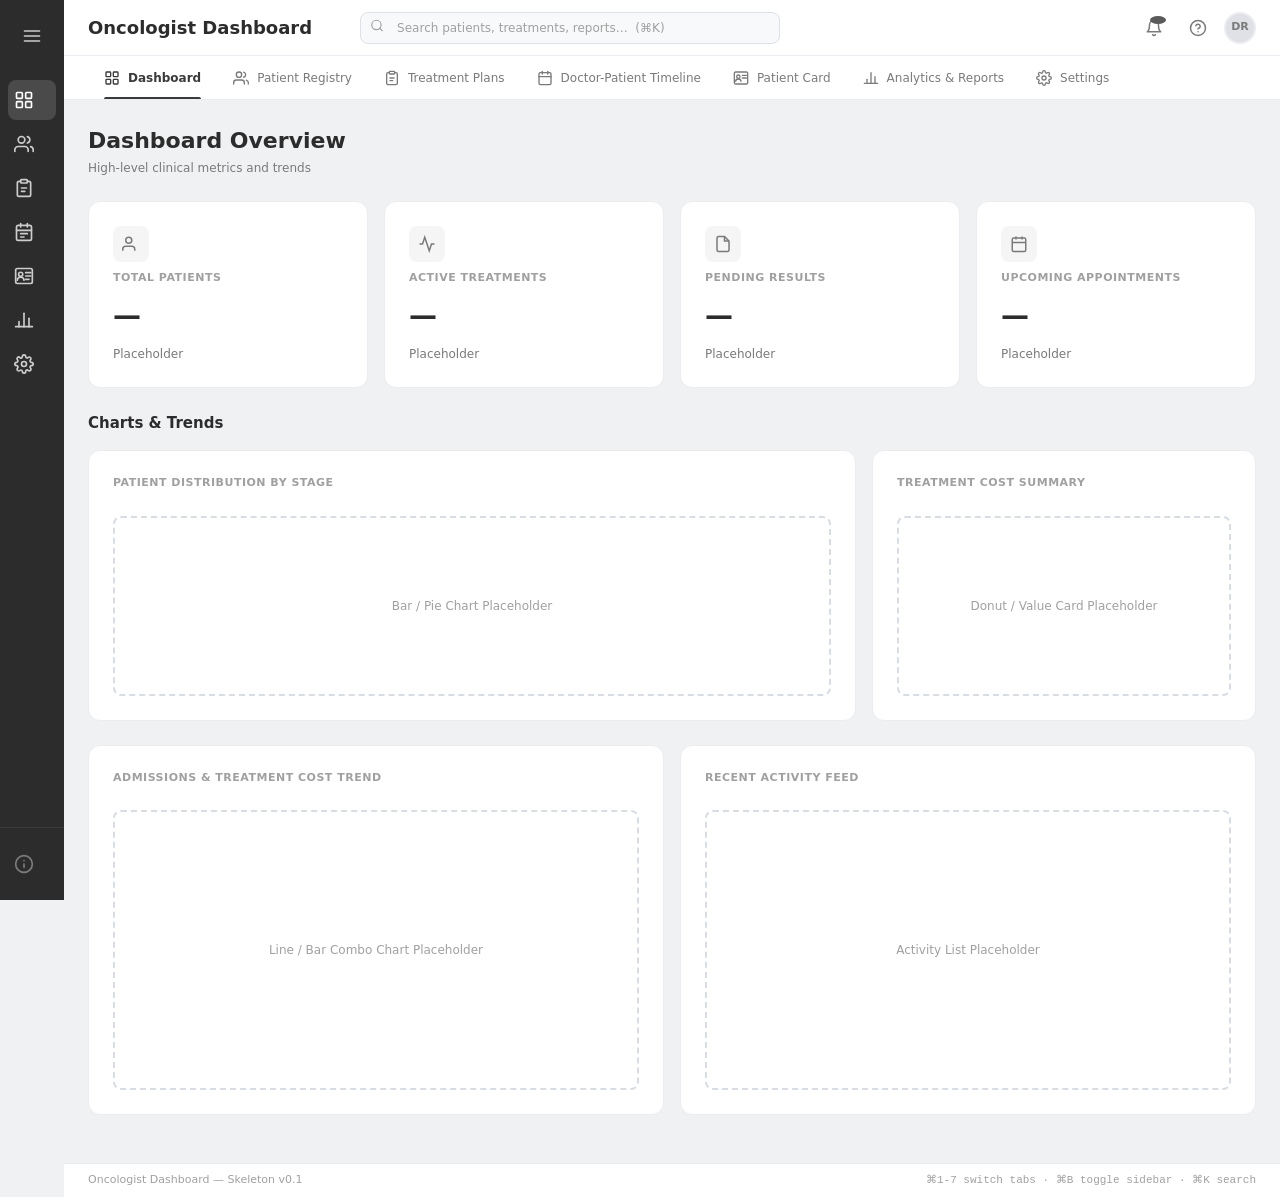
==== Oncologist Dashboard/index.html @ 95039e5e "added a .readme file" ====
<!DOCTYPE html>
<html lang="en">
<head>
  <meta charset="UTF-8">
  <meta name="viewport" content="width=device-width, initial-scale=1.0">
  <meta name="description" content="Oncologist Dashboard — Clinical data overview, patient management, treatment tracking, and analytics.">
  <title>Oncologist Dashboard</title>
  <link rel="stylesheet" href="css/style.css">
</head>
<body>

  <!-- ════════════════════════════════════════════════════════
       SIDEBAR
       ════════════════════════════════════════════════════════ -->
  <aside class="sidebar" id="sidebar" aria-label="Main navigation" aria-expanded="false">
    <button class="sidebar__toggle" id="sidebar-toggle" aria-label="Toggle sidebar" aria-expanded="false">
      <svg width="20" height="20" viewBox="0 0 24 24" fill="none" stroke="currentColor" stroke-width="2" stroke-linecap="round" stroke-linejoin="round">
        <line x1="3" y1="6" x2="21" y2="6"/>
        <line x1="3" y1="12" x2="21" y2="12"/>
        <line x1="3" y1="18" x2="21" y2="18"/>
      </svg>
    </button>

    <nav class="sidebar__nav" aria-label="Module navigation">
      <!-- Dashboard -->
      <a class="sidebar__link active" data-tab="dashboard" href="#dashboard" aria-current="page">
        <span class="sidebar__link-icon">
          <svg viewBox="0 0 24 24" fill="none" stroke="currentColor" stroke-width="2" stroke-linecap="round" stroke-linejoin="round">
            <rect x="3" y="3" width="7" height="7" rx="1"/>
            <rect x="14" y="3" width="7" height="7" rx="1"/>
            <rect x="3" y="14" width="7" height="7" rx="1"/>
            <rect x="14" y="14" width="7" height="7" rx="1"/>
          </svg>
        </span>
        <span class="sidebar__link-text">Dashboard</span>
      </a>

      <!-- Patient Registry -->
      <a class="sidebar__link" data-tab="patients" href="#patients">
        <span class="sidebar__link-icon">
          <svg viewBox="0 0 24 24" fill="none" stroke="currentColor" stroke-width="2" stroke-linecap="round" stroke-linejoin="round">
            <path d="M17 21v-2a4 4 0 0 0-4-4H5a4 4 0 0 0-4 4v2"/>
            <circle cx="9" cy="7" r="4"/>
            <path d="M23 21v-2a4 4 0 0 0-3-3.87"/>
            <path d="M16 3.13a4 4 0 0 1 0 7.75"/>
          </svg>
        </span>
        <span class="sidebar__link-text">Patient Registry</span>
      </a>

      <!-- Treatment Plans -->
      <a class="sidebar__link" data-tab="treatments" href="#treatments">
        <span class="sidebar__link-icon">
          <svg viewBox="0 0 24 24" fill="none" stroke="currentColor" stroke-width="2" stroke-linecap="round" stroke-linejoin="round">
            <path d="M16 4h2a2 2 0 0 1 2 2v14a2 2 0 0 1-2 2H6a2 2 0 0 1-2-2V6a2 2 0 0 1 2-2h2"/>
            <rect x="8" y="2" width="8" height="4" rx="1"/>
            <line x1="9" y1="12" x2="15" y2="12"/>
            <line x1="9" y1="16" x2="13" y2="16"/>
          </svg>
        </span>
        <span class="sidebar__link-text">Treatment Plans</span>
      </a>

      <!-- Timeline -->
      <a class="sidebar__link" data-tab="timeline" href="#timeline">
        <span class="sidebar__link-icon">
          <svg viewBox="0 0 24 24" fill="none" stroke="currentColor" stroke-width="2" stroke-linecap="round" stroke-linejoin="round">
            <rect x="3" y="4" width="18" height="18" rx="2"/>
            <line x1="16" y1="2" x2="16" y2="6"/>
            <line x1="8" y1="2" x2="8" y2="6"/>
            <line x1="3" y1="10" x2="21" y2="10"/>
            <line x1="8" y1="14" x2="16" y2="14"/>
            <line x1="8" y1="18" x2="12" y2="18"/>
          </svg>
        </span>
        <span class="sidebar__link-text">Timeline</span>
      </a>

      <!-- Patient Card -->
      <a class="sidebar__link" data-tab="patient-card" href="#patient-card">
        <span class="sidebar__link-icon">
          <svg viewBox="0 0 24 24" fill="none" stroke="currentColor" stroke-width="2" stroke-linecap="round" stroke-linejoin="round">
            <rect x="2" y="3" width="20" height="18" rx="2"/>
            <circle cx="8" cy="10" r="2.5"/>
            <path d="M12 17c0-2-1.5-3.5-4-3.5S4 15 4 17"/>
            <line x1="14" y1="8" x2="20" y2="8"/>
            <line x1="14" y1="12" x2="20" y2="12"/>
            <line x1="14" y1="16" x2="18" y2="16"/>
          </svg>
        </span>
        <span class="sidebar__link-text">Patient Card</span>
      </a>

      <!-- Analytics -->
      <a class="sidebar__link" data-tab="analytics" href="#analytics">
        <span class="sidebar__link-icon">
          <svg viewBox="0 0 24 24" fill="none" stroke="currentColor" stroke-width="2" stroke-linecap="round" stroke-linejoin="round">
            <line x1="18" y1="20" x2="18" y2="10"/>
            <line x1="12" y1="20" x2="12" y2="4"/>
            <line x1="6" y1="20" x2="6" y2="14"/>
            <line x1="2" y1="20" x2="22" y2="20"/>
          </svg>
        </span>
        <span class="sidebar__link-text">Analytics</span>
      </a>

      <!-- Settings -->
      <a class="sidebar__link" data-tab="settings" href="#settings">
        <span class="sidebar__link-icon">
          <svg viewBox="0 0 24 24" fill="none" stroke="currentColor" stroke-width="2" stroke-linecap="round" stroke-linejoin="round">
            <circle cx="12" cy="12" r="3"/>
            <path d="M19.4 15a1.65 1.65 0 0 0 .33 1.82l.06.06a2 2 0 1 1-2.83 2.83l-.06-.06a1.65 1.65 0 0 0-1.82-.33 1.65 1.65 0 0 0-1 1.51V21a2 2 0 0 1-4 0v-.09A1.65 1.65 0 0 0 9 19.4a1.65 1.65 0 0 0-1.82.33l-.06.06a2 2 0 1 1-2.83-2.83l.06-.06A1.65 1.65 0 0 0 4.68 15a1.65 1.65 0 0 0-1.51-1H3a2 2 0 0 1 0-4h.09A1.65 1.65 0 0 0 4.6 9a1.65 1.65 0 0 0-.33-1.82l-.06-.06a2 2 0 1 1 2.83-2.83l.06.06A1.65 1.65 0 0 0 9 4.68a1.65 1.65 0 0 0 1-1.51V3a2 2 0 0 1 4 0v.09a1.65 1.65 0 0 0 1 1.51 1.65 1.65 0 0 0 1.82-.33l.06-.06a2 2 0 1 1 2.83 2.83l-.06.06A1.65 1.65 0 0 0 19.4 9a1.65 1.65 0 0 0 1.51 1H21a2 2 0 0 1 0 4h-.09a1.65 1.65 0 0 0-1.51 1z"/>
          </svg>
        </span>
        <span class="sidebar__link-text">Settings</span>
      </a>
    </nav>

    <div class="sidebar__spacer"></div>

    <div class="sidebar__footer">
      <a class="sidebar__link" href="#" onclick="return false;" style="opacity:0.5; pointer-events:none;">
        <span class="sidebar__link-icon">
          <svg viewBox="0 0 24 24" fill="none" stroke="currentColor" stroke-width="2" stroke-linecap="round" stroke-linejoin="round">
            <circle cx="12" cy="12" r="10"/>
            <line x1="12" y1="16" x2="12" y2="12"/>
            <line x1="12" y1="8" x2="12.01" y2="8"/>
          </svg>
        </span>
        <span class="sidebar__link-text">Help &amp; Info</span>
      </a>
    </div>
  </aside>


  <!-- ════════════════════════════════════════════════════════
       HEADER
       ════════════════════════════════════════════════════════ -->
  <header class="header" id="header">
    <h1 class="header__title">Oncologist Dashboard</h1>

    <div class="header__search">
      <span class="header__search-icon">
        <svg width="14" height="14" viewBox="0 0 24 24" fill="none" stroke="currentColor" stroke-width="2" stroke-linecap="round" stroke-linejoin="round">
          <circle cx="11" cy="11" r="8"/>
          <line x1="21" y1="21" x2="16.65" y2="16.65"/>
        </svg>
      </span>
      <input
        class="header__search-input"
        id="global-search"
        type="search"
        placeholder="Search patients, treatments, reports…  (⌘K)"
        aria-label="Global search"
      >
    </div>

    <div class="header__actions">
      <button class="header__btn" id="btn-notifications" aria-label="Notifications">
        <svg width="18" height="18" viewBox="0 0 24 24" fill="none" stroke="currentColor" stroke-width="2" stroke-linecap="round" stroke-linejoin="round">
          <path d="M18 8A6 6 0 0 0 6 8c0 7-3 9-3 9h18s-3-2-3-9"/>
          <path d="M13.73 21a2 2 0 0 1-3.46 0"/>
        </svg>
        <span class="badge"></span>
      </button>

      <button class="header__btn" id="btn-help" aria-label="Help">
        <svg width="18" height="18" viewBox="0 0 24 24" fill="none" stroke="currentColor" stroke-width="2" stroke-linecap="round" stroke-linejoin="round">
          <circle cx="12" cy="12" r="10"/>
          <path d="M9.09 9a3 3 0 0 1 5.83 1c0 2-3 3-3 3"/>
          <line x1="12" y1="17" x2="12.01" y2="17"/>
        </svg>
      </button>

      <div class="header__avatar" id="user-avatar" aria-label="User profile">
        DR
      </div>
    </div>
  </header>


  <!-- ════════════════════════════════════════════════════════
       MAIN CONTENT
       ════════════════════════════════════════════════════════ -->
  <main class="main" id="main">

    <!-- ── TAB BAR ──────────────────────────────────────────── -->
    <nav class="tab-bar" role="tablist" aria-label="Module tabs">
      <button class="tab-btn active" data-tab="dashboard" role="tab" aria-selected="true" aria-controls="panel-dashboard" id="tab-dashboard">
        <span class="tab-btn__icon">
          <svg viewBox="0 0 24 24" fill="none" stroke="currentColor" stroke-width="2" stroke-linecap="round" stroke-linejoin="round">
            <rect x="3" y="3" width="7" height="7" rx="1"/>
            <rect x="14" y="3" width="7" height="7" rx="1"/>
            <rect x="3" y="14" width="7" height="7" rx="1"/>
            <rect x="14" y="14" width="7" height="7" rx="1"/>
          </svg>
        </span>
        Dashboard
      </button>

      <button class="tab-btn" data-tab="patients" role="tab" aria-selected="false" aria-controls="panel-patients" id="tab-patients">
        <span class="tab-btn__icon">
          <svg viewBox="0 0 24 24" fill="none" stroke="currentColor" stroke-width="2" stroke-linecap="round" stroke-linejoin="round">
            <path d="M17 21v-2a4 4 0 0 0-4-4H5a4 4 0 0 0-4 4v2"/>
            <circle cx="9" cy="7" r="4"/>
            <path d="M23 21v-2a4 4 0 0 0-3-3.87"/>
            <path d="M16 3.13a4 4 0 0 1 0 7.75"/>
          </svg>
        </span>
        Patient Registry
      </button>

      <button class="tab-btn" data-tab="treatments" role="tab" aria-selected="false" aria-controls="panel-treatments" id="tab-treatments">
        <span class="tab-btn__icon">
          <svg viewBox="0 0 24 24" fill="none" stroke="currentColor" stroke-width="2" stroke-linecap="round" stroke-linejoin="round">
            <path d="M16 4h2a2 2 0 0 1 2 2v14a2 2 0 0 1-2 2H6a2 2 0 0 1-2-2V6a2 2 0 0 1 2-2h2"/>
            <rect x="8" y="2" width="8" height="4" rx="1"/>
            <line x1="9" y1="12" x2="15" y2="12"/>
            <line x1="9" y1="16" x2="13" y2="16"/>
          </svg>
        </span>
        Treatment Plans
      </button>

      <button class="tab-btn" data-tab="timeline" role="tab" aria-selected="false" aria-controls="panel-timeline" id="tab-timeline">
        <span class="tab-btn__icon">
          <svg viewBox="0 0 24 24" fill="none" stroke="currentColor" stroke-width="2" stroke-linecap="round" stroke-linejoin="round">
            <rect x="3" y="4" width="18" height="18" rx="2"/>
            <line x1="16" y1="2" x2="16" y2="6"/>
            <line x1="8" y1="2" x2="8" y2="6"/>
            <line x1="3" y1="10" x2="21" y2="10"/>
          </svg>
        </span>
        Doctor-Patient Timeline
      </button>

      <button class="tab-btn" data-tab="patient-card" role="tab" aria-selected="false" aria-controls="panel-patient-card" id="tab-patient-card">
        <span class="tab-btn__icon">
          <svg viewBox="0 0 24 24" fill="none" stroke="currentColor" stroke-width="2" stroke-linecap="round" stroke-linejoin="round">
            <rect x="2" y="3" width="20" height="18" rx="2"/>
            <circle cx="8" cy="10" r="2.5"/>
            <path d="M12 17c0-2-1.5-3.5-4-3.5S4 15 4 17"/>
            <line x1="14" y1="8" x2="20" y2="8"/>
            <line x1="14" y1="12" x2="20" y2="12"/>
          </svg>
        </span>
        Patient Card
      </button>

      <button class="tab-btn" data-tab="analytics" role="tab" aria-selected="false" aria-controls="panel-analytics" id="tab-analytics">
        <span class="tab-btn__icon">
          <svg viewBox="0 0 24 24" fill="none" stroke="currentColor" stroke-width="2" stroke-linecap="round" stroke-linejoin="round">
            <line x1="18" y1="20" x2="18" y2="10"/>
            <line x1="12" y1="20" x2="12" y2="4"/>
            <line x1="6" y1="20" x2="6" y2="14"/>
            <line x1="2" y1="20" x2="22" y2="20"/>
          </svg>
        </span>
        Analytics &amp; Reports
      </button>

      <button class="tab-btn" data-tab="settings" role="tab" aria-selected="false" aria-controls="panel-settings" id="tab-settings">
        <span class="tab-btn__icon">
          <svg viewBox="0 0 24 24" fill="none" stroke="currentColor" stroke-width="2" stroke-linecap="round" stroke-linejoin="round">
            <circle cx="12" cy="12" r="3"/>
            <path d="M19.4 15a1.65 1.65 0 0 0 .33 1.82l.06.06a2 2 0 1 1-2.83 2.83l-.06-.06a1.65 1.65 0 0 0-1.82-.33 1.65 1.65 0 0 0-1 1.51V21a2 2 0 0 1-4 0v-.09A1.65 1.65 0 0 0 9 19.4a1.65 1.65 0 0 0-1.82.33l-.06.06a2 2 0 1 1-2.83-2.83l.06-.06A1.65 1.65 0 0 0 4.68 15a1.65 1.65 0 0 0-1.51-1H3a2 2 0 0 1 0-4h.09A1.65 1.65 0 0 0 4.6 9a1.65 1.65 0 0 0-.33-1.82l-.06-.06a2 2 0 1 1 2.83-2.83l.06.06A1.65 1.65 0 0 0 9 4.68a1.65 1.65 0 0 0 1-1.51V3a2 2 0 0 1 4 0v.09a1.65 1.65 0 0 0 1 1.51 1.65 1.65 0 0 0 1.82-.33l.06-.06a2 2 0 1 1 2.83 2.83l-.06.06A1.65 1.65 0 0 0 19.4 9a1.65 1.65 0 0 0 1.51 1H21a2 2 0 0 1 0 4h-.09a1.65 1.65 0 0 0-1.51 1z"/>
          </svg>
        </span>
        Settings
      </button>
    </nav>


    <!-- ── TAB PANELS ───────────────────────────────────────── -->
    <div class="tab-panels">

      <!-- ─── 1. DASHBOARD OVERVIEW ─────────────────────────── -->
      <section class="tab-panel active" id="panel-dashboard" role="tabpanel" aria-labelledby="tab-dashboard" aria-hidden="false">
        <div class="panel-header">
          <div>
            <h2 class="panel-header__title">Dashboard Overview</h2>
            <p class="panel-header__subtitle">High-level clinical metrics and trends</p>
          </div>
        </div>

        <!-- KPI Row -->
        <div class="placeholder-grid placeholder-grid--4 mb-lg">
          <div class="kpi-card">
            <div class="kpi-card__icon">
              <svg viewBox="0 0 24 24" fill="none" stroke="currentColor" stroke-width="2"><path d="M17 21v-2a4 4 0 0 0-4-4H5a4 4 0 0 0-4 4v2"/><circle cx="9" cy="7" r="4"/></svg>
            </div>
            <span class="kpi-card__label">Total Patients</span>
            <span class="kpi-card__value">—</span>
            <span class="kpi-card__change">Placeholder</span>
          </div>
          <div class="kpi-card">
            <div class="kpi-card__icon">
              <svg viewBox="0 0 24 24" fill="none" stroke="currentColor" stroke-width="2"><polyline points="22 12 18 12 15 21 9 3 6 12 2 12"/></svg>
            </div>
            <span class="kpi-card__label">Active Treatments</span>
            <span class="kpi-card__value">—</span>
            <span class="kpi-card__change">Placeholder</span>
          </div>
          <div class="kpi-card">
            <div class="kpi-card__icon">
              <svg viewBox="0 0 24 24" fill="none" stroke="currentColor" stroke-width="2"><path d="M14 2H6a2 2 0 0 0-2 2v16a2 2 0 0 0 2 2h12a2 2 0 0 0 2-2V8z"/><polyline points="14 2 14 8 20 8"/></svg>
            </div>
            <span class="kpi-card__label">Pending Results</span>
            <span class="kpi-card__value">—</span>
            <span class="kpi-card__change">Placeholder</span>
          </div>
          <div class="kpi-card">
            <div class="kpi-card__icon">
              <svg viewBox="0 0 24 24" fill="none" stroke="currentColor" stroke-width="2"><rect x="3" y="4" width="18" height="18" rx="2"/><line x1="16" y1="2" x2="16" y2="6"/><line x1="8" y1="2" x2="8" y2="6"/><line x1="3" y1="10" x2="21" y2="10"/></svg>
            </div>
            <span class="kpi-card__label">Upcoming Appointments</span>
            <span class="kpi-card__value">—</span>
            <span class="kpi-card__change">Placeholder</span>
          </div>
        </div>

        <!-- Charts Row -->
        <h3 class="section-label">Charts &amp; Trends</h3>
        <div class="placeholder-grid placeholder-grid--2-1 mb-lg">
          <div class="placeholder-card">
            <span class="placeholder-card__label">Patient Distribution by Stage</span>
            <div class="placeholder-card__zone">Bar / Pie Chart Placeholder</div>
          </div>
          <div class="placeholder-card">
            <span class="placeholder-card__label">Treatment Cost Summary</span>
            <div class="placeholder-card__zone">Donut / Value Card Placeholder</div>
          </div>
        </div>

        <div class="placeholder-grid placeholder-grid--2 mb-lg">
          <div class="placeholder-card">
            <span class="placeholder-card__label">Admissions &amp; Treatment Cost Trend</span>
            <div class="placeholder-card__zone placeholder-card__zone--lg">Line / Bar Combo Chart Placeholder</div>
          </div>
          <div class="placeholder-card">
            <span class="placeholder-card__label">Recent Activity Feed</span>
            <div class="placeholder-card__zone placeholder-card__zone--lg">Activity List Placeholder</div>
          </div>
        </div>
      </section>


      <!-- ─── 2. PATIENT REGISTRY ───────────────────────────── -->
      <section class="tab-panel" id="panel-patients" role="tabpanel" aria-labelledby="tab-patients" aria-hidden="true">
        <div class="panel-header">
          <div>
            <h2 class="panel-header__title">Patient Registry</h2>
            <p class="panel-header__subtitle">Browse, search, and filter all patients</p>
          </div>
          <div class="panel-header__actions">
            <button class="filter-bar__btn">+ Add Patient</button>
          </div>
        </div>

        <!-- Filters -->
        <div class="filter-bar">
          <input class="filter-bar__input" type="text" placeholder="Search by name, MRN, or diagnosis…" aria-label="Search patients">
          <select class="filter-bar__select" aria-label="Filter by stage">
            <option value="">All Stages</option>
            <option>Stage I</option>
            <option>Stage II</option>
            <option>Stage III</option>
            <option>Stage IV</option>
          </select>
          <select class="filter-bar__select" aria-label="Filter by disease">
            <option value="">All Diseases</option>
            <option>Breast Cancer</option>
            <option>Lung Cancer</option>
            <option>Leukemia</option>
            <option>Lymphoma</option>
          </select>
          <select class="filter-bar__select" aria-label="Filter by doctor">
            <option value="">All Doctors</option>
          </select>
          <button class="filter-bar__btn">Apply Filters</button>
        </div>

        <!-- Patient Table -->
        <div class="data-table-wrap">
          <table class="data-table" id="patient-table">
            <thead>
              <tr>
                <th>#</th>
                <th>Patient Name</th>
                <th>MRN</th>
                <th>Age / Sex</th>
                <th>Disease</th>
                <th>Current Stage</th>
                <th>Doctor</th>
                <th>Treatment</th>
                <th>Admission Date</th>
                <th>Status</th>
              </tr>
            </thead>
            <tbody>
              <tr>
                <td>1</td>
                <td>—</td>
                <td>—</td>
                <td>— / —</td>
                <td>—</td>
                <td>—</td>
                <td>—</td>
                <td>—</td>
                <td>—</td>
                <td><span class="badge badge--active">Active</span></td>
              </tr>
              <tr>
                <td>2</td>
                <td>—</td>
                <td>—</td>
                <td>— / —</td>
                <td>—</td>
                <td>—</td>
                <td>—</td>
                <td>—</td>
                <td>—</td>
                <td><span class="badge badge--completed">Discharged</span></td>
              </tr>
              <tr>
                <td>3</td>
                <td>—</td>
                <td>—</td>
                <td>— / —</td>
                <td>—</td>
                <td>—</td>
                <td>—</td>
                <td>—</td>
                <td>—</td>
                <td><span class="badge badge--scheduled">Scheduled</span></td>
              </tr>
              <tr>
                <td>4</td>
                <td>—</td>
                <td>—</td>
                <td>— / —</td>
                <td>—</td>
                <td>—</td>
                <td>—</td>
                <td>—</td>
                <td>—</td>
                <td><span class="badge badge--active">Active</span></td>
              </tr>
              <tr>
                <td>5</td>
                <td>—</td>
                <td>—</td>
                <td>— / —</td>
                <td>—</td>
                <td>—</td>
                <td>—</td>
                <td>—</td>
                <td>—</td>
                <td><span class="badge badge--active">Active</span></td>
              </tr>
            </tbody>
          </table>
        </div>
      </section>


      <!-- ─── 3. TREATMENT PLANS ────────────────────────────── -->
      <section class="tab-panel" id="panel-treatments" role="tabpanel" aria-labelledby="tab-treatments" aria-hidden="true">
        <div class="panel-header">
          <div>
            <h2 class="panel-header__title">Treatment Plans</h2>
            <p class="panel-header__subtitle">Active, completed, and scheduled treatment regimens</p>
          </div>
          <div class="panel-header__actions">
            <button class="filter-bar__btn">+ New Treatment Plan</button>
          </div>
        </div>

        <!-- Treatment summary cards -->
        <div class="placeholder-grid placeholder-grid--3 mb-lg">
          <div class="kpi-card">
            <span class="kpi-card__label">Active Plans</span>
            <span class="kpi-card__value">—</span>
            <span class="kpi-card__change">Currently ongoing</span>
          </div>
          <div class="kpi-card">
            <span class="kpi-card__label">Completed Plans</span>
            <span class="kpi-card__value">—</span>
            <span class="kpi-card__change">Finished treatment cycles</span>
          </div>
          <div class="kpi-card">
            <span class="kpi-card__label">Scheduled Plans</span>
            <span class="kpi-card__value">—</span>
            <span class="kpi-card__change">Upcoming start dates</span>
          </div>
        </div>

        <!-- Treatment List Table -->
        <div class="data-table-wrap">
          <table class="data-table" id="treatment-table">
            <thead>
              <tr>
                <th>Plan ID</th>
                <th>Patient</th>
                <th>Treatment Type</th>
                <th>Protocol</th>
                <th>Start Date</th>
                <th>End Date</th>
                <th>Cycles</th>
                <th>Status</th>
              </tr>
            </thead>
            <tbody>
              <tr>
                <td>—</td>
                <td>—</td>
                <td>Chemotherapy</td>
                <td>—</td>
                <td>—</td>
                <td>—</td>
                <td>— / —</td>
                <td><span class="badge badge--active">Active</span></td>
              </tr>
              <tr>
                <td>—</td>
                <td>—</td>
                <td>Radiation Therapy</td>
                <td>—</td>
                <td>—</td>
                <td>—</td>
                <td>— / —</td>
                <td><span class="badge badge--completed">Completed</span></td>
              </tr>
              <tr>
                <td>—</td>
                <td>—</td>
                <td>Immunotherapy</td>
                <td>—</td>
                <td>—</td>
                <td>—</td>
                <td>— / —</td>
                <td><span class="badge badge--scheduled">Scheduled</span></td>
              </tr>
              <tr>
                <td>—</td>
                <td>—</td>
                <td>Stem Cell Transplant</td>
                <td>—</td>
                <td>—</td>
                <td>—</td>
                <td>— / —</td>
                <td><span class="badge badge--active">Active</span></td>
              </tr>
            </tbody>
          </table>
        </div>

        <!-- Treatment detail panel placeholder -->
        <div class="placeholder-card placeholder-card--dashed mt-lg">
          <span class="placeholder-card__label">Treatment Detail Panel</span>
          <div class="placeholder-card__zone">Select a treatment plan above to view dosage schedule, side effects, response tracking, and physician notes</div>
        </div>
      </section>


      <!-- ─── 4. DOCTOR-PATIENT TIMELINE ────────────────────── -->
      <section class="tab-panel" id="panel-timeline" role="tabpanel" aria-labelledby="tab-timeline" aria-hidden="true">
        <div class="panel-header">
          <div>
            <h2 class="panel-header__title">Doctor-Patient Timeline</h2>
            <p class="panel-header__subtitle">Gantt-style treatment timeline across patients</p>
          </div>
          <div class="panel-header__actions">
            <select class="filter-bar__select" aria-label="Time range">
              <option>Last 30 Days</option>
              <option>Last 90 Days</option>
              <option>Last 6 Months</option>
              <option>Last Year</option>
            </select>
          </div>
        </div>

        <!-- Legend -->
        <div class="timeline-legend">
          <div class="timeline-legend__item">
            <span class="timeline-legend__swatch" style="background:#6b6b6b;"></span>
            Chemotherapy
          </div>
          <div class="timeline-legend__item">
            <span class="timeline-legend__swatch" style="background:#999;"></span>
            Radiation Therapy
          </div>
          <div class="timeline-legend__item">
            <span class="timeline-legend__swatch" style="background:#b0b0b0;"></span>
            Immunotherapy
          </div>
          <div class="timeline-legend__item">
            <span class="timeline-legend__swatch" style="background:#787878;"></span>
            Stem Cell Transplant
          </div>
          <div class="timeline-legend__item">
            <span class="timeline-legend__swatch" style="background:#a3a3a3;"></span>
            Phototherapy
          </div>
          <div class="timeline-legend__item">
            <span class="timeline-legend__swatch" style="background:#c4c4c4;"></span>
            MRI / CT scan
          </div>
          <div class="timeline-legend__item">
            <span class="timeline-legend__swatch" style="background:#5e5e5e;"></span>
            Surgical Procedure
          </div>
          <div class="timeline-legend__item">
            <span class="timeline-legend__swatch" style="background:#d0d0d0;"></span>
            Outpatient
          </div>
          <div class="timeline-legend__item">
            <span class="timeline-legend__swatch" style="background:#4a4a4a;"></span>
            Inpatient
          </div>
        </div>

        <!-- Timeline rows -->
        <div class="timeline-rows">
          <div class="timeline-row">
            <span class="timeline-row__label">1. Dr. —  /  Patient —</span>
            <div class="timeline-row__track"></div>
          </div>
          <div class="timeline-row">
            <span class="timeline-row__label">2. Dr. —  /  Patient —</span>
            <div class="timeline-row__track"></div>
          </div>
          <div class="timeline-row">
            <span class="timeline-row__label">3. Dr. —  /  Patient —</span>
            <div class="timeline-row__track"></div>
          </div>
          <div class="timeline-row">
            <span class="timeline-row__label">4. Dr. —  /  Patient —</span>
            <div class="timeline-row__track"></div>
          </div>
          <div class="timeline-row">
            <span class="timeline-row__label">5. Dr. —  /  Patient —</span>
            <div class="timeline-row__track"></div>
          </div>
          <div class="timeline-row">
            <span class="timeline-row__label">6. Dr. —  /  Patient —</span>
            <div class="timeline-row__track"></div>
          </div>
          <div class="timeline-row">
            <span class="timeline-row__label">7. Dr. —  /  Patient —</span>
            <div class="timeline-row__track"></div>
          </div>
          <div class="timeline-row">
            <span class="timeline-row__label">8. Dr. —  /  Patient —</span>
            <div class="timeline-row__track"></div>
          </div>
        </div>
      </section>


      <!-- ─── 5. PATIENT CARD ───────────────────────────────── -->
      <section class="tab-panel" id="panel-patient-card" role="tabpanel" aria-labelledby="tab-patient-card" aria-hidden="true">
        <div class="panel-header">
          <div>
            <h2 class="panel-header__title">Patient Card</h2>
            <p class="panel-header__subtitle">Individual patient detail view</p>
          </div>
        </div>

        <!-- Patient Header Card -->
        <div class="patient-header">
          <div class="patient-header__avatar">?</div>
          <div class="patient-header__info">
            <span class="patient-header__name">Select a Patient</span>
            <span class="patient-header__detail">MRN: —  |  Age: —  |  Sex: —</span>
            <span class="patient-header__detail">Disease: —  |  Stage: —</span>
            <span class="patient-header__detail">Doctor: —  |  Specialty: —</span>
            <span class="patient-header__detail">First Visit: —  |  Last Visit: —</span>
          </div>
          <div>
            <span class="badge badge--active">Active</span>
          </div>
        </div>

        <!-- Patient detail sections -->
        <div class="placeholder-grid placeholder-grid--2 mb-lg">
          <div class="placeholder-card">
            <span class="placeholder-card__label">Diagnosis &amp; Treatment History</span>
            <div class="placeholder-card__zone placeholder-card__zone--lg">
              Chronological list of diagnoses, treatments, and outcomes
            </div>
          </div>
          <div class="placeholder-card">
            <span class="placeholder-card__label">Treatment Cost Breakdown</span>
            <div class="placeholder-card__zone placeholder-card__zone--lg">
              Cost visualization — bar chart by treatment type
            </div>
          </div>
        </div>

        <div class="placeholder-grid placeholder-grid--2 mb-lg">
          <div class="placeholder-card">
            <span class="placeholder-card__label">Visit History &amp; Appointments</span>
            <div class="placeholder-card__zone">
              Timeline of past visits and upcoming appointments
            </div>
          </div>
          <div class="placeholder-card">
            <span class="placeholder-card__label">Referring Doctor Network</span>
            <div class="placeholder-card__zone">
              Network graph / referral chain placeholder
            </div>
          </div>
        </div>

        <!-- Admissions sub-table -->
        <h3 class="section-label">Admission Records</h3>
        <div class="data-table-wrap">
          <table class="data-table">
            <thead>
              <tr>
                <th>Admit Date</th>
                <th>Discharge</th>
                <th>Treatment</th>
                <th>Risk Level</th>
                <th>Cost</th>
                <th>Stage</th>
                <th>Doctor</th>
                <th>Specialty</th>
              </tr>
            </thead>
            <tbody>
              <tr><td>—</td><td>—</td><td>—</td><td>—</td><td>—</td><td>—</td><td>—</td><td>—</td></tr>
              <tr><td>—</td><td>—</td><td>—</td><td>—</td><td>—</td><td>—</td><td>—</td><td>—</td></tr>
              <tr><td>—</td><td>—</td><td>—</td><td>—</td><td>—</td><td>—</td><td>—</td><td>—</td></tr>
            </tbody>
          </table>
        </div>
      </section>


      <!-- ─── 6. ANALYTICS & REPORTS ────────────────────────── -->
      <section class="tab-panel" id="panel-analytics" role="tabpanel" aria-labelledby="tab-analytics" aria-hidden="true">
        <div class="panel-header">
          <div>
            <h2 class="panel-header__title">Analytics &amp; Reports</h2>
            <p class="panel-header__subtitle">Population-level insights and exportable reports</p>
          </div>
          <div class="panel-header__actions">
            <select class="filter-bar__select" aria-label="Date range">
              <option>Last 30 Days</option>
              <option>Last Quarter</option>
              <option>Year to Date</option>
              <option>All Time</option>
            </select>
            <button class="filter-bar__btn">Export Report</button>
          </div>
        </div>

        <!-- Analytics KPIs -->
        <div class="placeholder-grid placeholder-grid--4 mb-lg">
          <div class="kpi-card">
            <span class="kpi-card__label">Survival Rate</span>
            <span class="kpi-card__value">— %</span>
            <span class="kpi-card__change">5-year overall</span>
          </div>
          <div class="kpi-card">
            <span class="kpi-card__label">Avg Treatment Duration</span>
            <span class="kpi-card__value">— mo</span>
            <span class="kpi-card__change">Across all regimens</span>
          </div>
          <div class="kpi-card">
            <span class="kpi-card__label">Readmission Rate</span>
            <span class="kpi-card__value">— %</span>
            <span class="kpi-card__change">Within 30 days</span>
          </div>
          <div class="kpi-card">
            <span class="kpi-card__label">Total Treatment Cost</span>
            <span class="kpi-card__value">$—</span>
            <span class="kpi-card__change">Selected period</span>
          </div>
        </div>

        <!-- Chart Grid -->
        <div class="placeholder-grid placeholder-grid--2 mb-lg">
          <div class="placeholder-card">
            <span class="placeholder-card__label">Treatment Outcomes by Type</span>
            <div class="placeholder-card__zone placeholder-card__zone--lg">Stacked Bar Chart Placeholder</div>
          </div>
          <div class="placeholder-card">
            <span class="placeholder-card__label">Patient Demographics</span>
            <div class="placeholder-card__zone placeholder-card__zone--lg">Pie / Donut Chart Placeholder</div>
          </div>
        </div>

        <div class="placeholder-grid placeholder-grid--2 mb-lg">
          <div class="placeholder-card">
            <span class="placeholder-card__label">Monthly Admissions Trend</span>
            <div class="placeholder-card__zone placeholder-card__zone--lg">Line Chart Placeholder</div>
          </div>
          <div class="placeholder-card">
            <span class="placeholder-card__label">Cost Distribution by Department</span>
            <div class="placeholder-card__zone placeholder-card__zone--lg">Horizontal Bar Chart Placeholder</div>
          </div>
        </div>
      </section>


      <!-- ─── 7. SETTINGS ──────────────────────────────────── -->
      <section class="tab-panel" id="panel-settings" role="tabpanel" aria-labelledby="tab-settings" aria-hidden="true">
        <div class="panel-header">
          <div>
            <h2 class="panel-header__title">Settings</h2>
            <p class="panel-header__subtitle">Dashboard configuration and preferences</p>
          </div>
        </div>

        <!-- User Profile -->
        <div class="settings-group">
          <h3 class="settings-group__title">User Profile</h3>
          <div class="settings-row">
            <div>
              <div class="settings-row__label">Display Name</div>
              <div class="settings-row__desc">Your name as shown across the dashboard</div>
            </div>
            <span class="settings-row__control">— Not configured —</span>
          </div>
          <div class="settings-row">
            <div>
              <div class="settings-row__label">Role / Specialty</div>
              <div class="settings-row__desc">Medical oncologist, hematologist, etc.</div>
            </div>
            <span class="settings-row__control">— Not configured —</span>
          </div>
          <div class="settings-row">
            <div>
              <div class="settings-row__label">Email</div>
              <div class="settings-row__desc">Used for notifications and report delivery</div>
            </div>
            <span class="settings-row__control">— Not configured —</span>
          </div>
        </div>

        <!-- Notification Preferences -->
        <div class="settings-group">
          <h3 class="settings-group__title">Notification Preferences</h3>
          <div class="settings-row">
            <div>
              <div class="settings-row__label">New Patient Alerts</div>
              <div class="settings-row__desc">Notify when a new patient is added to your roster</div>
            </div>
            <span class="settings-row__control">Toggle placeholder</span>
          </div>
          <div class="settings-row">
            <div>
              <div class="settings-row__label">Treatment Milestone Alerts</div>
              <div class="settings-row__desc">Notify on cycle completions and treatment changes</div>
            </div>
            <span class="settings-row__control">Toggle placeholder</span>
          </div>
          <div class="settings-row">
            <div>
              <div class="settings-row__label">Lab Result Alerts</div>
              <div class="settings-row__desc">Notify when critical lab results are available</div>
            </div>
            <span class="settings-row__control">Toggle placeholder</span>
          </div>
        </div>

        <!-- Data Source Configuration -->
        <div class="settings-group">
          <h3 class="settings-group__title">Data Source Configuration</h3>
          <div class="settings-row">
            <div>
              <div class="settings-row__label">FHIR Endpoint</div>
              <div class="settings-row__desc">URL for FHIR-compliant data source (e.g., TectoniQ pipeline)</div>
            </div>
            <span class="settings-row__control">— Not configured —</span>
          </div>
          <div class="settings-row">
            <div>
              <div class="settings-row__label">Refresh Interval</div>
              <div class="settings-row__desc">How often to poll for updated patient data</div>
            </div>
            <span class="settings-row__control">— 5 minutes —</span>
          </div>
        </div>

        <!-- Display Preferences -->
        <div class="settings-group">
          <h3 class="settings-group__title">Display Preferences</h3>
          <div class="settings-row">
            <div>
              <div class="settings-row__label">Theme Color</div>
              <div class="settings-row__desc">Primary color scheme for the dashboard</div>
            </div>
            <span class="settings-row__control">🎨 To be configured</span>
          </div>
          <div class="settings-row">
            <div>
              <div class="settings-row__label">Font Family</div>
              <div class="settings-row__desc">Typography used across all modules</div>
            </div>
            <span class="settings-row__control">🔤 To be configured</span>
          </div>
          <div class="settings-row">
            <div>
              <div class="settings-row__label">Dark Mode</div>
              <div class="settings-row__desc">Switch between light and dark themes</div>
            </div>
            <span class="settings-row__control">Toggle placeholder</span>
          </div>
        </div>
      </section>

    </div><!-- /.tab-panels -->
  </main>


  <!-- ════════════════════════════════════════════════════════
       FOOTER
       ════════════════════════════════════════════════════════ -->
  <footer class="footer" id="footer">
    <span>Oncologist Dashboard — Skeleton v0.1</span>
    <span class="footer__version">⌘1-7 switch tabs · ⌘B toggle sidebar · ⌘K search</span>
  </footer>

  <!-- JS -->
  <script src="js/app.js"></script>
</body>
</html>
---- Oncologist Dashboard/css/style.css ----
/* ============================================================
   ONCOLOGIST DASHBOARD — SKELETON CSS
   Design tokens + layout + placeholder styles
   All theme-dependent values use CSS custom properties
   so colors/fonts can be swapped in one place later.
   ============================================================ */

/* ── DESIGN TOKENS ─────────────────────────────────────────── */
:root {
  /* === COLORS (neutral skeleton — user will override) === */
  --color-bg:             #f0f1f3;
  --color-surface:        #ffffff;
  --color-surface-alt:    #f8f9fa;
  --color-border:         #dfe1e6;
  --color-border-light:   #ebecf0;
  --color-text:           #2c2c2c;
  --color-text-muted:     #7a7a7a;
  --color-text-light:     #a0a0a0;
  --color-primary:        #5a5a5a;
  --color-primary-hover:  #444444;
  --color-accent:         #888888;
  --color-active-tab:     #3a3a3a;
  --color-sidebar-bg:     #2c2c2c;
  --color-sidebar-text:   #cccccc;
  --color-sidebar-hover:  #3a3a3a;
  --color-sidebar-active: #4a4a4a;
  --color-header-bg:      #ffffff;
  --color-overlay:        rgba(0, 0, 0, 0.04);
  --color-shadow:         rgba(0, 0, 0, 0.06);
  --color-shadow-lg:      rgba(0, 0, 0, 0.10);
  --color-placeholder-bg: #f8f9fb;
  --color-placeholder-border: #d8dce3;
  --color-badge-active:   #4a4a4a;
  --color-badge-completed:#7a7a7a;
  --color-badge-scheduled:#a0a0a0;

  /* === TYPOGRAPHY (system stack — user will override) === */
  --font-family:       system-ui, -apple-system, "Segoe UI", Roboto, sans-serif;
  --font-mono:         "SF Mono", "Fira Code", "Cascadia Code", monospace;
  --font-size-xs:      11px;
  --font-size-sm:      12px;
  --font-size-base:    14px;
  --font-size-md:      15px;
  --font-size-lg:      18px;
  --font-size-xl:      22px;
  --font-size-2xl:     28px;
  --font-weight-normal: 400;
  --font-weight-medium: 500;
  --font-weight-semi:   600;
  --font-weight-bold:   700;
  --line-height:       1.5;

  /* === SPACING === */
  --space-2xs: 2px;
  --space-xs:  4px;
  --space-sm:  8px;
  --space-md:  16px;
  --space-lg:  24px;
  --space-xl:  32px;
  --space-2xl: 48px;

  /* === LAYOUT === */
  --sidebar-width:       64px;
  --sidebar-expanded:    220px;
  --header-height:       56px;
  --tab-height:          44px;
  --border-radius-sm:    4px;
  --border-radius:       8px;
  --border-radius-lg:    12px;
  --border-radius-xl:    16px;
  --transition-speed:    0.25s;
  --transition-fn:       cubic-bezier(0.4, 0, 0.2, 1);
}


/* ── RESET & BASE ──────────────────────────────────────────── */
*,
*::before,
*::after {
  box-sizing: border-box;
  margin: 0;
  padding: 0;
}

html {
  font-size: var(--font-size-base);
  -webkit-font-smoothing: antialiased;
  -moz-osx-font-smoothing: grayscale;
}

body {
  font-family: var(--font-family);
  font-size: var(--font-size-base);
  font-weight: var(--font-weight-normal);
  line-height: var(--line-height);
  color: var(--color-text);
  background-color: var(--color-bg);
  min-height: 100vh;
  display: grid;
  grid-template-columns: var(--sidebar-width) 1fr;
  grid-template-rows: var(--header-height) 1fr auto;
  grid-template-areas:
    "sidebar header"
    "sidebar main"
    "sidebar footer";
  transition: grid-template-columns var(--transition-speed) var(--transition-fn);
}

body.sidebar-expanded {
  grid-template-columns: var(--sidebar-expanded) 1fr;
}


/* ── SCROLLBAR (subtle) ────────────────────────────────────── */
::-webkit-scrollbar {
  width: 6px;
  height: 6px;
}
::-webkit-scrollbar-track {
  background: transparent;
}
::-webkit-scrollbar-thumb {
  background: var(--color-border);
  border-radius: 3px;
}
::-webkit-scrollbar-thumb:hover {
  background: var(--color-text-muted);
}


/* ── HEADER ────────────────────────────────────────────────── */
.header {
  grid-area: header;
  display: flex;
  align-items: center;
  gap: var(--space-md);
  padding: 0 var(--space-lg);
  background: var(--color-header-bg);
  border-bottom: 1px solid var(--color-border-light);
  height: var(--header-height);
  position: sticky;
  top: 0;
  z-index: 100;
}

.header__title {
  font-size: var(--font-size-lg);
  font-weight: var(--font-weight-semi);
  color: var(--color-text);
  white-space: nowrap;
}

.header__search {
  flex: 1;
  max-width: 420px;
  position: relative;
  margin-left: var(--space-xl);
}

.header__search-input {
  width: 100%;
  padding: var(--space-sm) var(--space-md);
  padding-left: 36px;
  border: 1px solid var(--color-border);
  border-radius: var(--border-radius);
  background: var(--color-surface-alt);
  font-family: var(--font-family);
  font-size: var(--font-size-sm);
  color: var(--color-text);
  outline: none;
  transition: border-color var(--transition-speed) var(--transition-fn),
              background var(--transition-speed) var(--transition-fn),
              box-shadow var(--transition-speed) var(--transition-fn);
}

.header__search-input::placeholder {
  color: var(--color-text-light);
}

.header__search-input:focus {
  border-color: var(--color-primary);
  background: var(--color-surface);
  box-shadow: 0 0 0 3px rgba(90, 90, 90, 0.08);
}

.header__search-icon {
  position: absolute;
  left: 10px;
  top: 50%;
  transform: translateY(-50%);
  color: var(--color-text-light);
  pointer-events: none;
}

.header__actions {
  display: flex;
  align-items: center;
  gap: var(--space-sm);
  margin-left: auto;
}

.header__btn {
  display: flex;
  align-items: center;
  justify-content: center;
  width: 36px;
  height: 36px;
  border: none;
  border-radius: var(--border-radius);
  background: transparent;
  color: var(--color-text-muted);
  cursor: pointer;
  transition: background var(--transition-speed) var(--transition-fn),
              color var(--transition-speed) var(--transition-fn);
  position: relative;
}

.header__btn:hover {
  background: var(--color-overlay);
  color: var(--color-text);
}

.header__btn .badge {
  position: absolute;
  top: 6px;
  right: 6px;
  width: 8px;
  height: 8px;
  border-radius: 50%;
  background: var(--color-primary);
}

.header__avatar {
  width: 32px;
  height: 32px;
  border-radius: 50%;
  background: var(--color-border);
  border: 2px solid var(--color-border-light);
  display: flex;
  align-items: center;
  justify-content: center;
  font-size: var(--font-size-xs);
  font-weight: var(--font-weight-semi);
  color: var(--color-text-muted);
  cursor: pointer;
  transition: border-color var(--transition-speed) var(--transition-fn);
}

.header__avatar:hover {
  border-color: var(--color-primary);
}


/* ── SIDEBAR ───────────────────────────────────────────────── */
.sidebar {
  grid-area: sidebar;
  background: var(--color-sidebar-bg);
  display: flex;
  flex-direction: column;
  align-items: center;
  padding-top: var(--space-md);
  overflow-x: hidden;
  overflow-y: auto;
  transition: width var(--transition-speed) var(--transition-fn);
  width: var(--sidebar-width);
  position: fixed;
  top: 0;
  left: 0;
  bottom: 0;
  z-index: 200;
}

body.sidebar-expanded .sidebar {
  width: var(--sidebar-expanded);
  align-items: flex-start;
}

.sidebar__toggle {
  display: flex;
  align-items: center;
  justify-content: center;
  width: 40px;
  height: 40px;
  border: none;
  border-radius: var(--border-radius);
  background: transparent;
  color: var(--color-sidebar-text);
  cursor: pointer;
  margin-bottom: var(--space-lg);
  transition: background var(--transition-speed) var(--transition-fn);
  flex-shrink: 0;
}

body.sidebar-expanded .sidebar__toggle {
  margin-left: var(--space-md);
}

.sidebar__toggle:hover {
  background: var(--color-sidebar-hover);
}

.sidebar__nav {
  display: flex;
  flex-direction: column;
  gap: var(--space-xs);
  width: 100%;
  padding: 0 var(--space-sm);
}

.sidebar__link {
  display: flex;
  align-items: center;
  gap: var(--space-md);
  padding: var(--space-sm) var(--space-sm);
  border-radius: var(--border-radius);
  color: var(--color-sidebar-text);
  text-decoration: none;
  cursor: pointer;
  transition: background var(--transition-speed) var(--transition-fn),
              color var(--transition-speed) var(--transition-fn);
  white-space: nowrap;
  overflow: hidden;
  min-height: 40px;
  justify-content: center;
}

body.sidebar-expanded .sidebar__link {
  justify-content: flex-start;
  padding-left: var(--space-md);
}

.sidebar__link:hover {
  background: var(--color-sidebar-hover);
  color: #ffffff;
}

.sidebar__link.active {
  background: var(--color-sidebar-active);
  color: #ffffff;
}

.sidebar__link-icon {
  flex-shrink: 0;
  width: 20px;
  height: 20px;
  display: flex;
  align-items: center;
  justify-content: center;
}

.sidebar__link-icon svg {
  width: 20px;
  height: 20px;
}

.sidebar__link-text {
  font-size: var(--font-size-sm);
  font-weight: var(--font-weight-medium);
  opacity: 0;
  width: 0;
  overflow: hidden;
  transition: opacity var(--transition-speed) var(--transition-fn),
              width var(--transition-speed) var(--transition-fn);
}

body.sidebar-expanded .sidebar__link-text {
  opacity: 1;
  width: auto;
}

.sidebar__spacer {
  flex: 1;
}

.sidebar__footer {
  padding: var(--space-md) var(--space-sm);
  width: 100%;
  border-top: 1px solid var(--color-sidebar-hover);
}


/* ── MAIN CONTENT ──────────────────────────────────────────── */
.main {
  grid-area: main;
  display: flex;
  flex-direction: column;
  min-height: 0;
  overflow: hidden;
}


/* ── TAB BAR ───────────────────────────────────────────────── */
.tab-bar {
  display: flex;
  align-items: stretch;
  gap: 0;
  padding: 0 var(--space-lg);
  background: var(--color-surface);
  border-bottom: 1px solid var(--color-border-light);
  height: var(--tab-height);
  overflow-x: auto;
  flex-shrink: 0;
  -webkit-overflow-scrolling: touch;
}

.tab-bar::-webkit-scrollbar {
  height: 0;
}

.tab-btn {
  display: flex;
  align-items: center;
  gap: var(--space-sm);
  padding: 0 var(--space-md);
  border: none;
  background: none;
  font-family: var(--font-family);
  font-size: var(--font-size-sm);
  font-weight: var(--font-weight-medium);
  color: var(--color-text-muted);
  cursor: pointer;
  white-space: nowrap;
  position: relative;
  transition: color var(--transition-speed) var(--transition-fn);
}

.tab-btn::after {
  content: "";
  position: absolute;
  bottom: 0;
  left: var(--space-md);
  right: var(--space-md);
  height: 2px;
  border-radius: 2px 2px 0 0;
  background: transparent;
  transition: background var(--transition-speed) var(--transition-fn);
}

.tab-btn:hover {
  color: var(--color-text);
}

.tab-btn.active {
  color: var(--color-active-tab);
  font-weight: var(--font-weight-semi);
}

.tab-btn.active::after {
  background: var(--color-active-tab);
}

.tab-btn__icon {
  width: 16px;
  height: 16px;
  flex-shrink: 0;
}

.tab-btn__icon svg {
  width: 16px;
  height: 16px;
}


/* ── TAB PANELS ────────────────────────────────────────────── */
.tab-panels {
  flex: 1;
  overflow-y: auto;
  padding: var(--space-lg);
}

.tab-panel {
  display: none;
  animation: fadeIn 0.3s var(--transition-fn);
}

.tab-panel.active {
  display: block;
}

@keyframes fadeIn {
  from { opacity: 0; transform: translateY(4px); }
  to   { opacity: 1; transform: translateY(0); }
}


/* ── PANEL HEADER ──────────────────────────────────────────── */
.panel-header {
  display: flex;
  align-items: center;
  justify-content: space-between;
  margin-bottom: var(--space-lg);
}

.panel-header__title {
  font-size: var(--font-size-xl);
  font-weight: var(--font-weight-bold);
  color: var(--color-text);
}

.panel-header__subtitle {
  font-size: var(--font-size-sm);
  color: var(--color-text-muted);
  margin-top: var(--space-2xs);
}

.panel-header__actions {
  display: flex;
  gap: var(--space-sm);
}


/* ── PLACEHOLDER CARDS / ZONES ─────────────────────────────── */
.placeholder-grid {
  display: grid;
  gap: var(--space-md);
}

.placeholder-grid--4 {
  grid-template-columns: repeat(4, 1fr);
}

.placeholder-grid--3 {
  grid-template-columns: repeat(3, 1fr);
}

.placeholder-grid--2 {
  grid-template-columns: repeat(2, 1fr);
}

.placeholder-grid--2-1 {
  grid-template-columns: 2fr 1fr;
}

.placeholder-grid--1-2 {
  grid-template-columns: 1fr 2fr;
}

.placeholder-card {
  background: var(--color-surface);
  border: 1px solid var(--color-border-light);
  border-radius: var(--border-radius-lg);
  padding: var(--space-lg);
  display: flex;
  flex-direction: column;
  transition: border-color var(--transition-speed) var(--transition-fn),
              box-shadow var(--transition-speed) var(--transition-fn);
}

.placeholder-card:hover {
  border-color: var(--color-border);
  box-shadow: 0 2px 8px var(--color-shadow);
}

.placeholder-card--dashed {
  border-style: dashed;
  border-color: var(--color-placeholder-border);
  background: var(--color-placeholder-bg);
}

.placeholder-card__label {
  font-size: var(--font-size-xs);
  font-weight: var(--font-weight-semi);
  color: var(--color-text-light);
  text-transform: uppercase;
  letter-spacing: 0.5px;
  margin-bottom: var(--space-sm);
}

.placeholder-card__value {
  font-size: var(--font-size-2xl);
  font-weight: var(--font-weight-bold);
  color: var(--color-text);
  margin-bottom: var(--space-xs);
}

.placeholder-card__meta {
  font-size: var(--font-size-sm);
  color: var(--color-text-muted);
}

.placeholder-card__zone {
  flex: 1;
  min-height: 180px;
  display: flex;
  align-items: center;
  justify-content: center;
  border: 2px dashed var(--color-placeholder-border);
  border-radius: var(--border-radius);
  margin-top: var(--space-md);
  color: var(--color-text-light);
  font-size: var(--font-size-sm);
  font-weight: var(--font-weight-medium);
}

.placeholder-card__zone--sm {
  min-height: 100px;
}

.placeholder-card__zone--lg {
  min-height: 280px;
}

.placeholder-card__zone--xl {
  min-height: 360px;
}


/* ── KPI CARD ──────────────────────────────────────────────── */
.kpi-card {
  background: var(--color-surface);
  border: 1px solid var(--color-border-light);
  border-radius: var(--border-radius-lg);
  padding: var(--space-lg);
  display: flex;
  flex-direction: column;
  gap: var(--space-sm);
  transition: border-color var(--transition-speed) var(--transition-fn),
              box-shadow var(--transition-speed) var(--transition-fn);
}

.kpi-card:hover {
  border-color: var(--color-border);
  box-shadow: 0 2px 8px var(--color-shadow);
}

.kpi-card__icon {
  width: 36px;
  height: 36px;
  border-radius: var(--border-radius);
  background: var(--color-overlay);
  display: flex;
  align-items: center;
  justify-content: center;
  color: var(--color-text-muted);
}

.kpi-card__icon svg {
  width: 18px;
  height: 18px;
}

.kpi-card__label {
  font-size: var(--font-size-xs);
  font-weight: var(--font-weight-semi);
  text-transform: uppercase;
  letter-spacing: 0.5px;
  color: var(--color-text-light);
}

.kpi-card__value {
  font-size: var(--font-size-2xl);
  font-weight: var(--font-weight-bold);
  color: var(--color-text);
}

.kpi-card__change {
  font-size: var(--font-size-sm);
  color: var(--color-text-muted);
}


/* ── DATA TABLE PLACEHOLDER ────────────────────────────────── */
.data-table-wrap {
  background: var(--color-surface);
  border: 1px solid var(--color-border-light);
  border-radius: var(--border-radius-lg);
  overflow: hidden;
}

.data-table {
  width: 100%;
  border-collapse: collapse;
  font-size: var(--font-size-sm);
}

.data-table thead {
  background: var(--color-surface-alt);
}

.data-table th {
  padding: var(--space-sm) var(--space-md);
  text-align: left;
  font-weight: var(--font-weight-semi);
  color: var(--color-text-muted);
  font-size: var(--font-size-xs);
  text-transform: uppercase;
  letter-spacing: 0.5px;
  border-bottom: 1px solid var(--color-border-light);
}

.data-table td {
  padding: var(--space-sm) var(--space-md);
  border-bottom: 1px solid var(--color-border-light);
  color: var(--color-text);
}

.data-table tbody tr {
  transition: background var(--transition-speed) var(--transition-fn);
}

.data-table tbody tr:hover {
  background: var(--color-overlay);
}

.data-table tbody tr:last-child td {
  border-bottom: none;
}


/* ── STATUS BADGES ─────────────────────────────────────────── */
.badge {
  display: inline-flex;
  align-items: center;
  padding: var(--space-2xs) var(--space-sm);
  border-radius: var(--border-radius-sm);
  font-size: var(--font-size-xs);
  font-weight: var(--font-weight-semi);
  text-transform: uppercase;
  letter-spacing: 0.3px;
}

.badge--active {
  background: rgba(74, 74, 74, 0.1);
  color: var(--color-badge-active);
}

.badge--completed {
  background: rgba(122, 122, 122, 0.1);
  color: var(--color-badge-completed);
}

.badge--scheduled {
  background: rgba(160, 160, 160, 0.1);
  color: var(--color-badge-scheduled);
}


/* ── FILTER BAR ────────────────────────────────────────────── */
.filter-bar {
  display: flex;
  align-items: center;
  gap: var(--space-sm);
  padding: var(--space-md);
  background: var(--color-surface);
  border: 1px solid var(--color-border-light);
  border-radius: var(--border-radius-lg);
  margin-bottom: var(--space-md);
}

.filter-bar__input {
  flex: 1;
  padding: var(--space-sm) var(--space-md);
  border: 1px solid var(--color-border);
  border-radius: var(--border-radius);
  font-family: var(--font-family);
  font-size: var(--font-size-sm);
  color: var(--color-text);
  background: var(--color-surface-alt);
  outline: none;
  transition: border-color var(--transition-speed) var(--transition-fn);
}

.filter-bar__input:focus {
  border-color: var(--color-primary);
}

.filter-bar__select {
  padding: var(--space-sm) var(--space-md);
  border: 1px solid var(--color-border);
  border-radius: var(--border-radius);
  font-family: var(--font-family);
  font-size: var(--font-size-sm);
  color: var(--color-text);
  background: var(--color-surface);
  cursor: pointer;
  outline: none;
}

.filter-bar__btn {
  padding: var(--space-sm) var(--space-md);
  border: 1px solid var(--color-border);
  border-radius: var(--border-radius);
  background: var(--color-surface);
  font-family: var(--font-family);
  font-size: var(--font-size-sm);
  font-weight: var(--font-weight-medium);
  color: var(--color-text);
  cursor: pointer;
  transition: background var(--transition-speed) var(--transition-fn);
}

.filter-bar__btn:hover {
  background: var(--color-overlay);
}


/* ── TIMELINE PLACEHOLDER ──────────────────────────────────── */
.timeline-legend {
  display: flex;
  flex-wrap: wrap;
  gap: var(--space-md);
  margin-bottom: var(--space-md);
}

.timeline-legend__item {
  display: flex;
  align-items: center;
  gap: var(--space-xs);
  font-size: var(--font-size-xs);
  color: var(--color-text-muted);
}

.timeline-legend__swatch {
  width: 12px;
  height: 12px;
  border-radius: 2px;
  background: var(--color-border);
}

.timeline-rows {
  display: flex;
  flex-direction: column;
  gap: var(--space-sm);
}

.timeline-row {
  display: grid;
  grid-template-columns: 160px 1fr;
  gap: var(--space-md);
  align-items: center;
  padding: var(--space-sm) var(--space-md);
  background: var(--color-surface);
  border: 1px solid var(--color-border-light);
  border-radius: var(--border-radius);
  min-height: 48px;
}

.timeline-row__label {
  font-size: var(--font-size-sm);
  font-weight: var(--font-weight-medium);
  color: var(--color-text);
  overflow: hidden;
  text-overflow: ellipsis;
  white-space: nowrap;
}

.timeline-row__track {
  height: 24px;
  border: 2px dashed var(--color-placeholder-border);
  border-radius: var(--border-radius-sm);
  background: var(--color-placeholder-bg);
}


/* ── PATIENT CARD LAYOUT ───────────────────────────────────── */
.patient-header {
  display: grid;
  grid-template-columns: auto 1fr auto;
  gap: var(--space-lg);
  align-items: start;
  padding: var(--space-lg);
  background: var(--color-surface);
  border: 1px solid var(--color-border-light);
  border-radius: var(--border-radius-lg);
  margin-bottom: var(--space-md);
}

.patient-header__avatar {
  width: 64px;
  height: 64px;
  border-radius: 50%;
  background: var(--color-border);
  display: flex;
  align-items: center;
  justify-content: center;
  font-size: var(--font-size-xl);
  font-weight: var(--font-weight-bold);
  color: var(--color-text-muted);
}

.patient-header__info {
  display: flex;
  flex-direction: column;
  gap: var(--space-xs);
}

.patient-header__name {
  font-size: var(--font-size-lg);
  font-weight: var(--font-weight-bold);
  color: var(--color-text);
}

.patient-header__detail {
  font-size: var(--font-size-sm);
  color: var(--color-text-muted);
}


/* ── SETTINGS SECTION ──────────────────────────────────────── */
.settings-group {
  background: var(--color-surface);
  border: 1px solid var(--color-border-light);
  border-radius: var(--border-radius-lg);
  padding: var(--space-lg);
  margin-bottom: var(--space-md);
}

.settings-group__title {
  font-size: var(--font-size-md);
  font-weight: var(--font-weight-semi);
  color: var(--color-text);
  margin-bottom: var(--space-md);
  padding-bottom: var(--space-sm);
  border-bottom: 1px solid var(--color-border-light);
}

.settings-row {
  display: flex;
  align-items: center;
  justify-content: space-between;
  padding: var(--space-sm) 0;
}

.settings-row + .settings-row {
  border-top: 1px solid var(--color-border-light);
}

.settings-row__label {
  font-size: var(--font-size-sm);
  color: var(--color-text);
}

.settings-row__desc {
  font-size: var(--font-size-xs);
  color: var(--color-text-muted);
  margin-top: var(--space-2xs);
}

.settings-row__control {
  font-size: var(--font-size-sm);
  color: var(--color-text-muted);
  font-style: italic;
}


/* ── FOOTER ────────────────────────────────────────────────── */
.footer {
  grid-area: footer;
  display: flex;
  align-items: center;
  justify-content: space-between;
  padding: var(--space-sm) var(--space-lg);
  font-size: var(--font-size-xs);
  color: var(--color-text-light);
  border-top: 1px solid var(--color-border-light);
  background: var(--color-surface);
}

.footer__version {
  font-family: var(--font-mono);
}


/* ── UTILITY ───────────────────────────────────────────────── */
.mt-md { margin-top: var(--space-md); }
.mt-lg { margin-top: var(--space-lg); }
.mb-md { margin-bottom: var(--space-md); }
.mb-lg { margin-bottom: var(--space-lg); }
.gap-md { gap: var(--space-md); }

.section-label {
  font-size: var(--font-size-md);
  font-weight: var(--font-weight-semi);
  color: var(--color-text);
  margin-bottom: var(--space-md);
}


/* ── RESPONSIVE ────────────────────────────────────────────── */
@media (max-width: 1024px) {
  .placeholder-grid--4 {
    grid-template-columns: repeat(2, 1fr);
  }
  .placeholder-grid--3 {
    grid-template-columns: repeat(2, 1fr);
  }
  .placeholder-grid--2-1,
  .placeholder-grid--1-2 {
    grid-template-columns: 1fr;
  }
}

@media (max-width: 768px) {
  body {
    grid-template-columns: 1fr;
    grid-template-areas:
      "header"
      "main"
      "footer";
  }

  .sidebar {
    transform: translateX(-100%);
    position: fixed;
    z-index: 300;
  }

  body.sidebar-expanded .sidebar {
    transform: translateX(0);
    width: var(--sidebar-expanded);
  }

  .placeholder-grid--4,
  .placeholder-grid--3,
  .placeholder-grid--2 {
    grid-template-columns: 1fr;
  }

  .tab-bar {
    padding: 0 var(--space-md);
  }

  .tab-panels {
    padding: var(--space-md);
  }

  .patient-header {
    grid-template-columns: auto 1fr;
  }

  .timeline-row {
    grid-template-columns: 100px 1fr;
  }
}
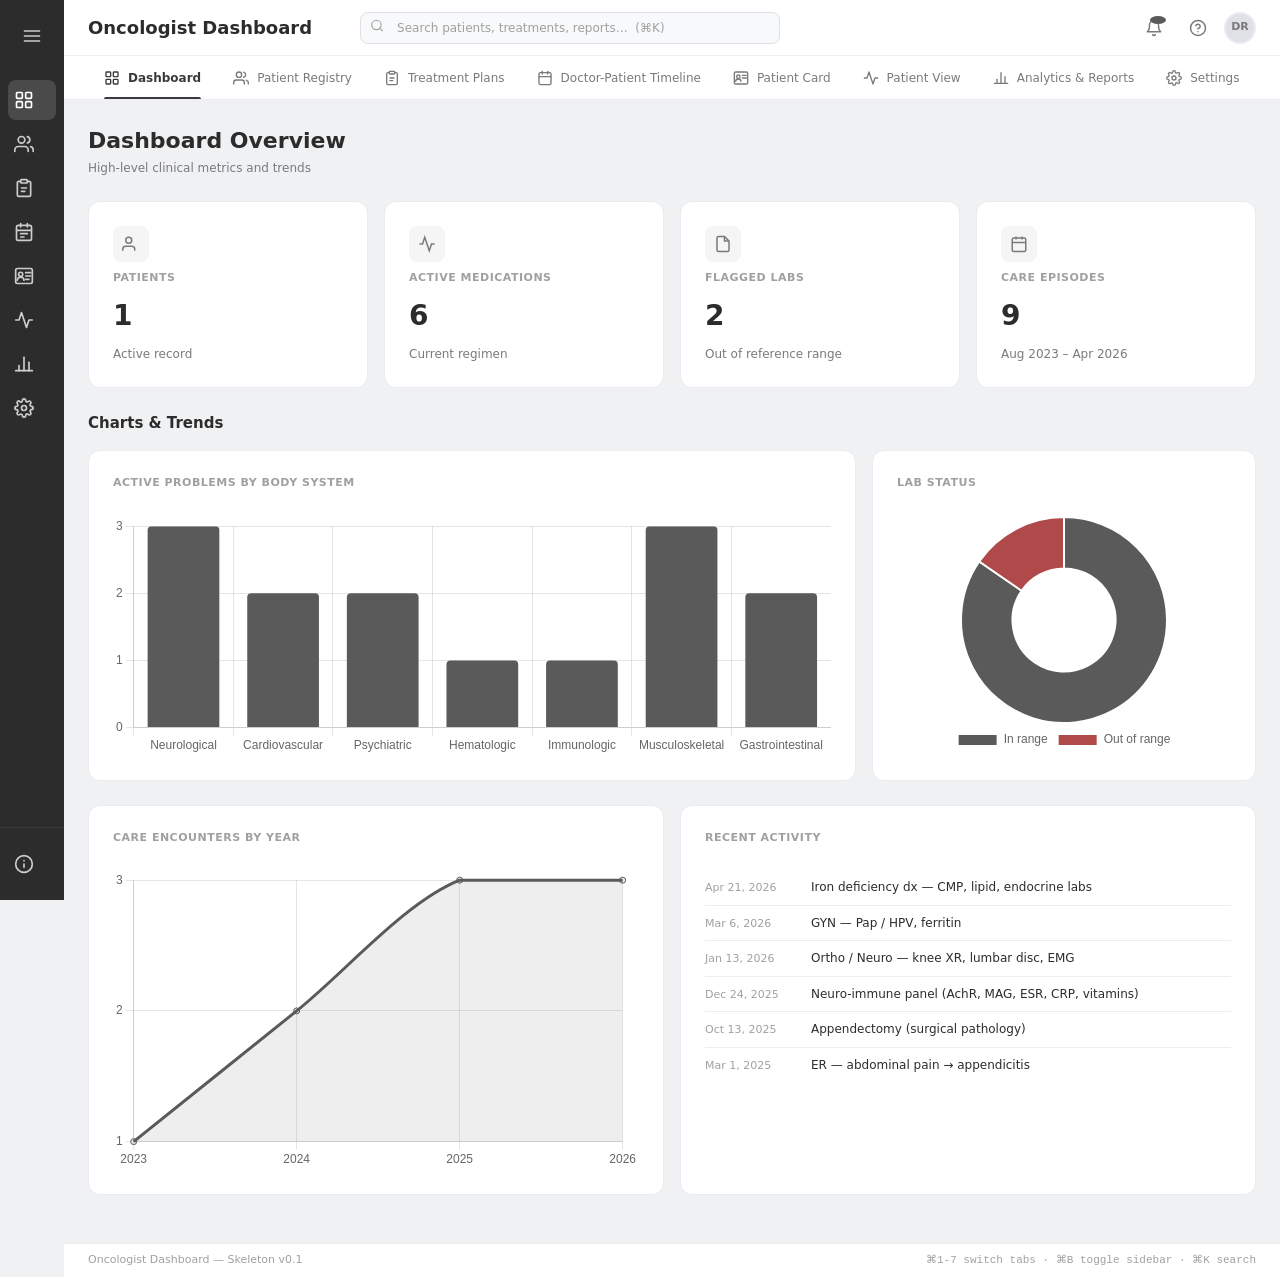
==== commit 70505639: "completed version 1.0" ====
--- a/Oncologist Dashboard/index.html
+++ b/Oncologist Dashboard/index.html
@@ -91,6 +91,16 @@
         <span class="sidebar__link-text">Patient Card</span>
       </a>
 
+      <!-- Patient View -->
+      <a class="sidebar__link" data-tab="patient-view" href="#patient-view">
+        <span class="sidebar__link-icon">
+          <svg viewBox="0 0 24 24" fill="none" stroke="currentColor" stroke-width="2" stroke-linecap="round" stroke-linejoin="round">
+            <path d="M22 12h-4l-3 9L9 3l-3 9H2"/>
+          </svg>
+        </span>
+        <span class="sidebar__link-text">Patient View</span>
+      </a>
+
       <!-- Analytics -->
       <a class="sidebar__link" data-tab="analytics" href="#analytics">
         <span class="sidebar__link-icon">
@@ -119,7 +129,7 @@
     <div class="sidebar__spacer"></div>
 
     <div class="sidebar__footer">
-      <a class="sidebar__link" href="#" onclick="return false;" style="opacity:0.5; pointer-events:none;">
+      <a class="sidebar__link" data-tab="faq" href="#faq" id="sidebar-faq">
         <span class="sidebar__link-icon">
           <svg viewBox="0 0 24 24" fill="none" stroke="currentColor" stroke-width="2" stroke-linecap="round" stroke-linejoin="round">
             <circle cx="12" cy="12" r="10"/>
@@ -127,7 +137,7 @@
             <line x1="12" y1="8" x2="12.01" y2="8"/>
           </svg>
         </span>
-        <span class="sidebar__link-text">Help &amp; Info</span>
+        <span class="sidebar__link-text">FAQ / Help</span>
       </a>
     </div>
   </aside>
@@ -156,15 +166,28 @@
     </div>
 
     <div class="header__actions">
-      <button class="header__btn" id="btn-notifications" aria-label="Notifications">
-        <svg width="18" height="18" viewBox="0 0 24 24" fill="none" stroke="currentColor" stroke-width="2" stroke-linecap="round" stroke-linejoin="round">
-          <path d="M18 8A6 6 0 0 0 6 8c0 7-3 9-3 9h18s-3-2-3-9"/>
-          <path d="M13.73 21a2 2 0 0 1-3.46 0"/>
-        </svg>
-        <span class="badge"></span>
-      </button>
-
-      <button class="header__btn" id="btn-help" aria-label="Help">
+      <!-- Notifications -->
+      <div class="dropdown-container">
+        <button class="header__btn" id="btn-notifications" aria-label="Notifications" aria-expanded="false" aria-haspopup="true">
+          <svg width="18" height="18" viewBox="0 0 24 24" fill="none" stroke="currentColor" stroke-width="2" stroke-linecap="round" stroke-linejoin="round">
+            <path d="M18 8A6 6 0 0 0 6 8c0 7-3 9-3 9h18s-3-2-3-9"/>
+            <path d="M13.73 21a2 2 0 0 1-3.46 0"/>
+          </svg>
+          <span class="badge" id="notifications-badge"></span>
+        </button>
+        <div class="dropdown-menu dropdown-menu--right" id="dropdown-notifications" role="menu" aria-hidden="true">
+          <div class="dropdown-menu__header">
+            <h4 class="dropdown-menu__title">Notifications</h4>
+            <button class="dropdown-menu__action-btn" id="btn-clear-notifications">Clear all</button>
+          </div>
+          <div class="dropdown-menu__content" id="notifications-list">
+            <!-- Dynamic Notifications loaded via JS -->
+          </div>
+        </div>
+      </div>
+
+      <!-- Help -->
+      <button class="header__btn" id="btn-help" aria-label="Help" title="FAQ & Help">
         <svg width="18" height="18" viewBox="0 0 24 24" fill="none" stroke="currentColor" stroke-width="2" stroke-linecap="round" stroke-linejoin="round">
           <circle cx="12" cy="12" r="10"/>
           <path d="M9.09 9a3 3 0 0 1 5.83 1c0 2-3 3-3 3"/>
@@ -172,8 +195,30 @@
         </svg>
       </button>
 
-      <div class="header__avatar" id="user-avatar" aria-label="User profile">
-        DR
+      <!-- User Profile -->
+      <div class="dropdown-container">
+        <div class="header__avatar" id="user-avatar" aria-label="User profile" aria-expanded="false" aria-haspopup="true" tabindex="0">
+          DR
+        </div>
+        <div class="dropdown-menu dropdown-menu--right" id="dropdown-profile" role="menu" aria-hidden="true" style="width: 200px;">
+          <div class="dropdown-menu__header dropdown-menu__header--profile">
+            <div class="profile-info">
+              <span class="profile-info__name">Dr. David Ross</span>
+              <span class="profile-info__role">Medical Oncologist</span>
+              <span class="profile-info__email">d.ross@tectoniq.health</span>
+            </div>
+          </div>
+          <div class="dropdown-menu__content">
+            <button class="dropdown-item" id="profile-btn-view" role="menuitem">
+              <svg width="14" height="14" viewBox="0 0 24 24" fill="none" stroke="currentColor" stroke-width="2" stroke-linecap="round" stroke-linejoin="round"><path d="M20 21v-2a4 4 0 0 0-4-4H8a4 4 0 0 0-4 4v2"/><circle cx="12" cy="7" r="4"/></svg>
+              Profile
+            </button>
+            <button class="dropdown-item" id="profile-btn-logout" role="menuitem" style="color: #d9534f;">
+              <svg width="14" height="14" viewBox="0 0 24 24" fill="none" stroke="currentColor" stroke-width="2" stroke-linecap="round" stroke-linejoin="round"><path d="M9 21H5a2 2 0 0 1-2-2V5a2 2 0 0 1 2-2h4"/><polyline points="16 17 21 12 16 7"/><line x1="21" y1="12" x2="9" y2="12"/></svg>
+              Logout
+            </button>
+          </div>
+        </div>
       </div>
     </div>
   </header>
@@ -245,6 +290,15 @@
           </svg>
         </span>
         Patient Card
+      </button>
+
+      <button class="tab-btn" data-tab="patient-view" role="tab" aria-selected="false" aria-controls="panel-patient-view" id="tab-patient-view">
+        <span class="tab-btn__icon">
+          <svg viewBox="0 0 24 24" fill="none" stroke="currentColor" stroke-width="2" stroke-linecap="round" stroke-linejoin="round">
+            <path d="M22 12h-4l-3 9L9 3l-3 9H2"/>
+          </svg>
+        </span>
+        Patient View
       </button>
 
       <button class="tab-btn" data-tab="analytics" role="tab" aria-selected="false" aria-controls="panel-analytics" id="tab-analytics">
@@ -289,33 +343,33 @@
             <div class="kpi-card__icon">
               <svg viewBox="0 0 24 24" fill="none" stroke="currentColor" stroke-width="2"><path d="M17 21v-2a4 4 0 0 0-4-4H5a4 4 0 0 0-4 4v2"/><circle cx="9" cy="7" r="4"/></svg>
             </div>
-            <span class="kpi-card__label">Total Patients</span>
-            <span class="kpi-card__value">—</span>
-            <span class="kpi-card__change">Placeholder</span>
+            <span class="kpi-card__label">Patients</span>
+            <span class="kpi-card__value" id="kpi-total-patients">—</span>
+            <span class="kpi-card__change">Active record</span>
           </div>
           <div class="kpi-card">
             <div class="kpi-card__icon">
               <svg viewBox="0 0 24 24" fill="none" stroke="currentColor" stroke-width="2"><polyline points="22 12 18 12 15 21 9 3 6 12 2 12"/></svg>
             </div>
-            <span class="kpi-card__label">Active Treatments</span>
-            <span class="kpi-card__value">—</span>
-            <span class="kpi-card__change">Placeholder</span>
+            <span class="kpi-card__label">Active Medications</span>
+            <span class="kpi-card__value" id="kpi-active-treatments">—</span>
+            <span class="kpi-card__change">Current regimen</span>
           </div>
           <div class="kpi-card">
             <div class="kpi-card__icon">
               <svg viewBox="0 0 24 24" fill="none" stroke="currentColor" stroke-width="2"><path d="M14 2H6a2 2 0 0 0-2 2v16a2 2 0 0 0 2 2h12a2 2 0 0 0 2-2V8z"/><polyline points="14 2 14 8 20 8"/></svg>
             </div>
-            <span class="kpi-card__label">Pending Results</span>
-            <span class="kpi-card__value">—</span>
-            <span class="kpi-card__change">Placeholder</span>
+            <span class="kpi-card__label">Flagged Labs</span>
+            <span class="kpi-card__value" id="kpi-pending-results">—</span>
+            <span class="kpi-card__change">Out of reference range</span>
           </div>
           <div class="kpi-card">
             <div class="kpi-card__icon">
               <svg viewBox="0 0 24 24" fill="none" stroke="currentColor" stroke-width="2"><rect x="3" y="4" width="18" height="18" rx="2"/><line x1="16" y1="2" x2="16" y2="6"/><line x1="8" y1="2" x2="8" y2="6"/><line x1="3" y1="10" x2="21" y2="10"/></svg>
             </div>
-            <span class="kpi-card__label">Upcoming Appointments</span>
-            <span class="kpi-card__value">—</span>
-            <span class="kpi-card__change">Placeholder</span>
+            <span class="kpi-card__label">Care Episodes</span>
+            <span class="kpi-card__value" id="kpi-appointments">—</span>
+            <span class="kpi-card__change">Aug 2023 – Apr 2026</span>
           </div>
         </div>
 
@@ -323,23 +377,23 @@
         <h3 class="section-label">Charts &amp; Trends</h3>
         <div class="placeholder-grid placeholder-grid--2-1 mb-lg">
           <div class="placeholder-card">
-            <span class="placeholder-card__label">Patient Distribution by Stage</span>
-            <div class="placeholder-card__zone">Bar / Pie Chart Placeholder</div>
-          </div>
-          <div class="placeholder-card">
-            <span class="placeholder-card__label">Treatment Cost Summary</span>
-            <div class="placeholder-card__zone">Donut / Value Card Placeholder</div>
+            <span class="placeholder-card__label">Active Problems by Body System</span>
+            <div class="pv-chart-wrap pv-chart-wrap--sm"><canvas id="chart-problems"></canvas></div>
+          </div>
+          <div class="placeholder-card">
+            <span class="placeholder-card__label">Lab Status</span>
+            <div class="pv-chart-wrap pv-chart-wrap--sm"><canvas id="chart-labstatus"></canvas></div>
           </div>
         </div>
 
         <div class="placeholder-grid placeholder-grid--2 mb-lg">
           <div class="placeholder-card">
-            <span class="placeholder-card__label">Admissions &amp; Treatment Cost Trend</span>
-            <div class="placeholder-card__zone placeholder-card__zone--lg">Line / Bar Combo Chart Placeholder</div>
-          </div>
-          <div class="placeholder-card">
-            <span class="placeholder-card__label">Recent Activity Feed</span>
-            <div class="placeholder-card__zone placeholder-card__zone--lg">Activity List Placeholder</div>
+            <span class="placeholder-card__label">Care Encounters by Year</span>
+            <div class="pv-chart-wrap pv-chart-wrap--md"><canvas id="chart-encounters"></canvas></div>
+          </div>
+          <div class="placeholder-card">
+            <span class="placeholder-card__label">Recent Activity</span>
+            <div class="pv-activity" id="dash-activity"></div>
           </div>
         </div>
       </section>
@@ -389,76 +443,15 @@
                 <th>Patient Name</th>
                 <th>MRN</th>
                 <th>Age / Sex</th>
-                <th>Disease</th>
-                <th>Current Stage</th>
+                <th>Primary Diagnosis</th>
+                <th>Stage</th>
                 <th>Doctor</th>
-                <th>Treatment</th>
-                <th>Admission Date</th>
+                <th>Therapy</th>
+                <th>First Visit</th>
                 <th>Status</th>
               </tr>
             </thead>
-            <tbody>
-              <tr>
-                <td>1</td>
-                <td>—</td>
-                <td>—</td>
-                <td>— / —</td>
-                <td>—</td>
-                <td>—</td>
-                <td>—</td>
-                <td>—</td>
-                <td>—</td>
-                <td><span class="badge badge--active">Active</span></td>
-              </tr>
-              <tr>
-                <td>2</td>
-                <td>—</td>
-                <td>—</td>
-                <td>— / —</td>
-                <td>—</td>
-                <td>—</td>
-                <td>—</td>
-                <td>—</td>
-                <td>—</td>
-                <td><span class="badge badge--completed">Discharged</span></td>
-              </tr>
-              <tr>
-                <td>3</td>
-                <td>—</td>
-                <td>—</td>
-                <td>— / —</td>
-                <td>—</td>
-                <td>—</td>
-                <td>—</td>
-                <td>—</td>
-                <td>—</td>
-                <td><span class="badge badge--scheduled">Scheduled</span></td>
-              </tr>
-              <tr>
-                <td>4</td>
-                <td>—</td>
-                <td>—</td>
-                <td>— / —</td>
-                <td>—</td>
-                <td>—</td>
-                <td>—</td>
-                <td>—</td>
-                <td>—</td>
-                <td><span class="badge badge--active">Active</span></td>
-              </tr>
-              <tr>
-                <td>5</td>
-                <td>—</td>
-                <td>—</td>
-                <td>— / —</td>
-                <td>—</td>
-                <td>—</td>
-                <td>—</td>
-                <td>—</td>
-                <td>—</td>
-                <td><span class="badge badge--active">Active</span></td>
-              </tr>
-            </tbody>
+            <tbody id="registry-tbody"></tbody>
           </table>
         </div>
       </section>
@@ -468,29 +461,29 @@
       <section class="tab-panel" id="panel-treatments" role="tabpanel" aria-labelledby="tab-treatments" aria-hidden="true">
         <div class="panel-header">
           <div>
-            <h2 class="panel-header__title">Treatment Plans</h2>
-            <p class="panel-header__subtitle">Active, completed, and scheduled treatment regimens</p>
+            <h2 class="panel-header__title">Care &amp; Medication Plans</h2>
+            <p class="panel-header__subtitle">Active medications and completed procedures</p>
           </div>
           <div class="panel-header__actions">
-            <button class="filter-bar__btn">+ New Treatment Plan</button>
+            <button class="filter-bar__btn">+ New Plan</button>
           </div>
         </div>
 
         <!-- Treatment summary cards -->
         <div class="placeholder-grid placeholder-grid--3 mb-lg">
           <div class="kpi-card">
-            <span class="kpi-card__label">Active Plans</span>
-            <span class="kpi-card__value">—</span>
+            <span class="kpi-card__label">Active Medications</span>
+            <span class="kpi-card__value" id="tx-active">—</span>
             <span class="kpi-card__change">Currently ongoing</span>
           </div>
           <div class="kpi-card">
-            <span class="kpi-card__label">Completed Plans</span>
-            <span class="kpi-card__value">—</span>
-            <span class="kpi-card__change">Finished treatment cycles</span>
-          </div>
-          <div class="kpi-card">
-            <span class="kpi-card__label">Scheduled Plans</span>
-            <span class="kpi-card__value">—</span>
+            <span class="kpi-card__label">Completed Procedures</span>
+            <span class="kpi-card__value" id="tx-completed">—</span>
+            <span class="kpi-card__change">Finished</span>
+          </div>
+          <div class="kpi-card">
+            <span class="kpi-card__label">Scheduled</span>
+            <span class="kpi-card__value" id="tx-scheduled">—</span>
             <span class="kpi-card__change">Upcoming start dates</span>
           </div>
         </div>
@@ -502,63 +495,16 @@
               <tr>
                 <th>Plan ID</th>
                 <th>Patient</th>
-                <th>Treatment Type</th>
-                <th>Protocol</th>
+                <th>Type</th>
+                <th>Name / Protocol</th>
                 <th>Start Date</th>
                 <th>End Date</th>
-                <th>Cycles</th>
+                <th>Dose / Cycles</th>
                 <th>Status</th>
               </tr>
             </thead>
-            <tbody>
-              <tr>
-                <td>—</td>
-                <td>—</td>
-                <td>Chemotherapy</td>
-                <td>—</td>
-                <td>—</td>
-                <td>—</td>
-                <td>— / —</td>
-                <td><span class="badge badge--active">Active</span></td>
-              </tr>
-              <tr>
-                <td>—</td>
-                <td>—</td>
-                <td>Radiation Therapy</td>
-                <td>—</td>
-                <td>—</td>
-                <td>—</td>
-                <td>— / —</td>
-                <td><span class="badge badge--completed">Completed</span></td>
-              </tr>
-              <tr>
-                <td>—</td>
-                <td>—</td>
-                <td>Immunotherapy</td>
-                <td>—</td>
-                <td>—</td>
-                <td>—</td>
-                <td>— / —</td>
-                <td><span class="badge badge--scheduled">Scheduled</span></td>
-              </tr>
-              <tr>
-                <td>—</td>
-                <td>—</td>
-                <td>Stem Cell Transplant</td>
-                <td>—</td>
-                <td>—</td>
-                <td>—</td>
-                <td>— / —</td>
-                <td><span class="badge badge--active">Active</span></td>
-              </tr>
-            </tbody>
+            <tbody id="treatments-tbody"></tbody>
           </table>
-        </div>
-
-        <!-- Treatment detail panel placeholder -->
-        <div class="placeholder-card placeholder-card--dashed mt-lg">
-          <span class="placeholder-card__label">Treatment Detail Panel</span>
-          <div class="placeholder-card__zone">Select a treatment plan above to view dosage schedule, side effects, response tracking, and physician notes</div>
         </div>
       </section>
 
@@ -567,94 +513,34 @@
       <section class="tab-panel" id="panel-timeline" role="tabpanel" aria-labelledby="tab-timeline" aria-hidden="true">
         <div class="panel-header">
           <div>
-            <h2 class="panel-header__title">Doctor-Patient Timeline</h2>
-            <p class="panel-header__subtitle">Gantt-style treatment timeline across patients</p>
-          </div>
-          <div class="panel-header__actions">
-            <select class="filter-bar__select" aria-label="Time range">
-              <option>Last 30 Days</option>
-              <option>Last 90 Days</option>
-              <option>Last 6 Months</option>
-              <option>Last Year</option>
-            </select>
+            <h2 class="panel-header__title">Care Timeline</h2>
+            <p class="panel-header__subtitle">Clinical episodes across the patient's record (2023–2026)</p>
           </div>
         </div>
 
         <!-- Legend -->
         <div class="timeline-legend">
           <div class="timeline-legend__item">
-            <span class="timeline-legend__swatch" style="background:#6b6b6b;"></span>
-            Chemotherapy
+            <span class="timeline-legend__swatch" style="background:#4a4a4a;"></span>
+            Inpatient
           </div>
           <div class="timeline-legend__item">
-            <span class="timeline-legend__swatch" style="background:#999;"></span>
-            Radiation Therapy
-          </div>
-          <div class="timeline-legend__item">
-            <span class="timeline-legend__swatch" style="background:#b0b0b0;"></span>
-            Immunotherapy
-          </div>
-          <div class="timeline-legend__item">
-            <span class="timeline-legend__swatch" style="background:#787878;"></span>
-            Stem Cell Transplant
-          </div>
-          <div class="timeline-legend__item">
-            <span class="timeline-legend__swatch" style="background:#a3a3a3;"></span>
-            Phototherapy
-          </div>
-          <div class="timeline-legend__item">
-            <span class="timeline-legend__swatch" style="background:#c4c4c4;"></span>
-            MRI / CT scan
+            <span class="timeline-legend__swatch" style="background:#d0d0d0;"></span>
+            Outpatient
           </div>
           <div class="timeline-legend__item">
             <span class="timeline-legend__swatch" style="background:#5e5e5e;"></span>
             Surgical Procedure
           </div>
           <div class="timeline-legend__item">
-            <span class="timeline-legend__swatch" style="background:#d0d0d0;"></span>
-            Outpatient
-          </div>
-          <div class="timeline-legend__item">
-            <span class="timeline-legend__swatch" style="background:#4a4a4a;"></span>
-            Inpatient
-          </div>
-        </div>
-
-        <!-- Timeline rows -->
-        <div class="timeline-rows">
-          <div class="timeline-row">
-            <span class="timeline-row__label">1. Dr. —  /  Patient —</span>
-            <div class="timeline-row__track"></div>
-          </div>
-          <div class="timeline-row">
-            <span class="timeline-row__label">2. Dr. —  /  Patient —</span>
-            <div class="timeline-row__track"></div>
-          </div>
-          <div class="timeline-row">
-            <span class="timeline-row__label">3. Dr. —  /  Patient —</span>
-            <div class="timeline-row__track"></div>
-          </div>
-          <div class="timeline-row">
-            <span class="timeline-row__label">4. Dr. —  /  Patient —</span>
-            <div class="timeline-row__track"></div>
-          </div>
-          <div class="timeline-row">
-            <span class="timeline-row__label">5. Dr. —  /  Patient —</span>
-            <div class="timeline-row__track"></div>
-          </div>
-          <div class="timeline-row">
-            <span class="timeline-row__label">6. Dr. —  /  Patient —</span>
-            <div class="timeline-row__track"></div>
-          </div>
-          <div class="timeline-row">
-            <span class="timeline-row__label">7. Dr. —  /  Patient —</span>
-            <div class="timeline-row__track"></div>
-          </div>
-          <div class="timeline-row">
-            <span class="timeline-row__label">8. Dr. —  /  Patient —</span>
-            <div class="timeline-row__track"></div>
-          </div>
-        </div>
+            <span class="timeline-legend__swatch" style="background:#c4c4c4;"></span>
+            Imaging / Diagnostic
+          </div>
+        </div>
+
+        <!-- Timeline rows (populated by dashboard.js) -->
+        <div class="timeline-rows" id="timeline-rows"></div>
+        <div class="timeline-axis" id="timeline-axis"></div>
       </section>
 
 
@@ -669,13 +555,13 @@
 
         <!-- Patient Header Card -->
         <div class="patient-header">
-          <div class="patient-header__avatar">?</div>
+          <div class="patient-header__avatar" id="pc-avatar">?</div>
           <div class="patient-header__info">
-            <span class="patient-header__name">Select a Patient</span>
-            <span class="patient-header__detail">MRN: —  |  Age: —  |  Sex: —</span>
-            <span class="patient-header__detail">Disease: —  |  Stage: —</span>
-            <span class="patient-header__detail">Doctor: —  |  Specialty: —</span>
-            <span class="patient-header__detail">First Visit: —  |  Last Visit: —</span>
+            <span class="patient-header__name" id="pc-name">Loading…</span>
+            <span class="patient-header__detail" id="pc-line1">—</span>
+            <span class="patient-header__detail" id="pc-line2">—</span>
+            <span class="patient-header__detail" id="pc-line3">—</span>
+            <span class="patient-header__detail" id="pc-line4">—</span>
           </div>
           <div>
             <span class="badge badge--active">Active</span>
@@ -685,73 +571,108 @@
         <!-- Patient detail sections -->
         <div class="placeholder-grid placeholder-grid--2 mb-lg">
           <div class="placeholder-card">
-            <span class="placeholder-card__label">Diagnosis &amp; Treatment History</span>
-            <div class="placeholder-card__zone placeholder-card__zone--lg">
-              Chronological list of diagnoses, treatments, and outcomes
-            </div>
-          </div>
-          <div class="placeholder-card">
-            <span class="placeholder-card__label">Treatment Cost Breakdown</span>
-            <div class="placeholder-card__zone placeholder-card__zone--lg">
-              Cost visualization — bar chart by treatment type
-            </div>
-          </div>
-        </div>
-
-        <div class="placeholder-grid placeholder-grid--2 mb-lg">
-          <div class="placeholder-card">
-            <span class="placeholder-card__label">Visit History &amp; Appointments</span>
-            <div class="placeholder-card__zone">
-              Timeline of past visits and upcoming appointments
-            </div>
-          </div>
-          <div class="placeholder-card">
-            <span class="placeholder-card__label">Referring Doctor Network</span>
-            <div class="placeholder-card__zone">
-              Network graph / referral chain placeholder
+            <span class="placeholder-card__label">Diagnosis &amp; Condition History</span>
+            <div class="pv-scroll-list" id="pc-history"></div>
+          </div>
+          <div class="placeholder-card">
+            <span class="placeholder-card__label">Active Problems by Body System</span>
+            <div class="pv-chart-wrap pv-chart-wrap--md"><canvas id="chart-pc-systems"></canvas></div>
+          </div>
+        </div>
+
+        <div class="placeholder-grid placeholder-grid--1-2 mb-lg">
+          <div class="placeholder-card">
+            <span class="placeholder-card__label">Care Team / Referral Network</span>
+            <div class="pv-scroll-list" id="pc-network"></div>
+          </div>
+          <div class="placeholder-card">
+            <span class="placeholder-card__label">Summary</span>
+            <div class="placeholder-card__zone placeholder-card__zone--sm" style="border:none; justify-content:flex-start; color:var(--color-text-muted);">
+              Care record spans Aug 2023 – Apr 2026 across Neurology, GI, Rheumatology, Surgery, and Internal Medicine at Weill Cornell / NewYork-Presbyterian.
             </div>
           </div>
         </div>
 
         <!-- Admissions sub-table -->
-        <h3 class="section-label">Admission Records</h3>
+        <h3 class="section-label">Care Episodes</h3>
         <div class="data-table-wrap">
           <table class="data-table">
             <thead>
               <tr>
-                <th>Admit Date</th>
-                <th>Discharge</th>
-                <th>Treatment</th>
+                <th>Start</th>
+                <th>End</th>
+                <th>Episode</th>
                 <th>Risk Level</th>
                 <th>Cost</th>
-                <th>Stage</th>
+                <th>Phase</th>
                 <th>Doctor</th>
                 <th>Specialty</th>
               </tr>
             </thead>
-            <tbody>
-              <tr><td>—</td><td>—</td><td>—</td><td>—</td><td>—</td><td>—</td><td>—</td><td>—</td></tr>
-              <tr><td>—</td><td>—</td><td>—</td><td>—</td><td>—</td><td>—</td><td>—</td><td>—</td></tr>
-              <tr><td>—</td><td>—</td><td>—</td><td>—</td><td>—</td><td>—</td><td>—</td><td>—</td></tr>
-            </tbody>
+            <tbody id="pc-admissions"></tbody>
           </table>
         </div>
       </section>
 
 
-      <!-- ─── 6. ANALYTICS & REPORTS ────────────────────────── -->
+      <!-- ─── 6. PATIENT VIEW (live demo data) ─────────────── -->
+      <section class="tab-panel" id="panel-patient-view" role="tabpanel" aria-labelledby="tab-patient-view" aria-hidden="true">
+        <div class="panel-header">
+          <div>
+            <h2 class="panel-header__title">Patient View</h2>
+            <p class="panel-header__subtitle">Live summary built from imported health record</p>
+          </div>
+          <div class="panel-header__actions">
+            <span class="badge badge--active">Active</span>
+          </div>
+        </div>
+
+        <!-- Patient header (populated by JS) -->
+        <div class="patient-header" id="pv-header">
+          <div class="patient-header__avatar" id="pv-avatar">—</div>
+          <div class="patient-header__info" id="pv-info">
+            <span class="patient-header__name">Loading…</span>
+          </div>
+          <div id="pv-allergies"></div>
+        </div>
+
+        <!-- Active conditions -->
+        <h3 class="section-label">Active Conditions</h3>
+        <div class="pv-chip-row" id="pv-conditions"></div>
+
+        <!-- Current medications -->
+        <h3 class="section-label mt-lg">Current Medications</h3>
+        <div class="pv-med-grid" id="pv-medications"></div>
+
+        <!-- Lab results -->
+        <h3 class="section-label mt-lg">Lab Results — Value vs Reference Range</h3>
+        <div class="placeholder-card">
+          <span class="placeholder-card__label">Most recent values · out-of-range flagged</span>
+          <div class="pv-chart-wrap">
+            <canvas id="pv-lab-chart"></canvas>
+          </div>
+        </div>
+
+        <!-- Resolved conditions (collapsible) -->
+        <details class="pv-details mt-lg">
+          <summary class="pv-details__summary">Resolved Conditions</summary>
+          <div class="pv-chip-row mt-md" id="pv-resolved"></div>
+        </details>
+      </section>
+
+
+      <!-- ─── 7. ANALYTICS & REPORTS ────────────────────────── -->
       <section class="tab-panel" id="panel-analytics" role="tabpanel" aria-labelledby="tab-analytics" aria-hidden="true">
         <div class="panel-header">
           <div>
             <h2 class="panel-header__title">Analytics &amp; Reports</h2>
-            <p class="panel-header__subtitle">Population-level insights and exportable reports</p>
+            <p class="panel-header__subtitle">Insights across this patient's record</p>
           </div>
           <div class="panel-header__actions">
             <select class="filter-bar__select" aria-label="Date range">
-              <option>Last 30 Days</option>
+              <option>All Time</option>
+              <option>Year to Date</option>
               <option>Last Quarter</option>
-              <option>Year to Date</option>
-              <option>All Time</option>
             </select>
             <button class="filter-bar__btn">Export Report</button>
           </div>
@@ -761,46 +682,46 @@
         <div class="placeholder-grid placeholder-grid--4 mb-lg">
           <div class="kpi-card">
             <span class="kpi-card__label">Survival Rate</span>
-            <span class="kpi-card__value">— %</span>
-            <span class="kpi-card__change">5-year overall</span>
-          </div>
-          <div class="kpi-card">
-            <span class="kpi-card__label">Avg Treatment Duration</span>
-            <span class="kpi-card__value">— mo</span>
-            <span class="kpi-card__change">Across all regimens</span>
-          </div>
-          <div class="kpi-card">
-            <span class="kpi-card__label">Readmission Rate</span>
-            <span class="kpi-card__value">— %</span>
-            <span class="kpi-card__change">Within 30 days</span>
-          </div>
-          <div class="kpi-card">
-            <span class="kpi-card__label">Total Treatment Cost</span>
-            <span class="kpi-card__value">$—</span>
-            <span class="kpi-card__change">Selected period</span>
+            <span class="kpi-card__value" id="an-survival">—</span>
+            <span class="kpi-card__change">Not applicable</span>
+          </div>
+          <div class="kpi-card">
+            <span class="kpi-card__label">Record Span</span>
+            <span class="kpi-card__value" id="an-duration">—</span>
+            <span class="kpi-card__change">First → last visit</span>
+          </div>
+          <div class="kpi-card">
+            <span class="kpi-card__label">Inpatient Episodes</span>
+            <span class="kpi-card__value" id="an-readmission">—</span>
+            <span class="kpi-card__change">Admissions on record</span>
+          </div>
+          <div class="kpi-card">
+            <span class="kpi-card__label">Lab Results On File</span>
+            <span class="kpi-card__value" id="an-cost">—</span>
+            <span class="kpi-card__change">Total observations</span>
           </div>
         </div>
 
         <!-- Chart Grid -->
         <div class="placeholder-grid placeholder-grid--2 mb-lg">
           <div class="placeholder-card">
-            <span class="placeholder-card__label">Treatment Outcomes by Type</span>
-            <div class="placeholder-card__zone placeholder-card__zone--lg">Stacked Bar Chart Placeholder</div>
-          </div>
-          <div class="placeholder-card">
-            <span class="placeholder-card__label">Patient Demographics</span>
-            <div class="placeholder-card__zone placeholder-card__zone--lg">Pie / Donut Chart Placeholder</div>
+            <span class="placeholder-card__label">Lab Values — Position in Reference Range</span>
+            <div class="pv-chart-wrap pv-chart-wrap--md"><canvas id="chart-an-labs"></canvas></div>
+          </div>
+          <div class="placeholder-card">
+            <span class="placeholder-card__label">Problems by Body System</span>
+            <div class="pv-chart-wrap pv-chart-wrap--md"><canvas id="chart-an-demo"></canvas></div>
           </div>
         </div>
 
         <div class="placeholder-grid placeholder-grid--2 mb-lg">
           <div class="placeholder-card">
-            <span class="placeholder-card__label">Monthly Admissions Trend</span>
-            <div class="placeholder-card__zone placeholder-card__zone--lg">Line Chart Placeholder</div>
-          </div>
-          <div class="placeholder-card">
-            <span class="placeholder-card__label">Cost Distribution by Department</span>
-            <div class="placeholder-card__zone placeholder-card__zone--lg">Horizontal Bar Chart Placeholder</div>
+            <span class="placeholder-card__label">Care Encounters by Year</span>
+            <div class="pv-chart-wrap pv-chart-wrap--md"><canvas id="chart-an-trend"></canvas></div>
+          </div>
+          <div class="placeholder-card">
+            <span class="placeholder-card__label">New Diagnoses by Year</span>
+            <div class="pv-chart-wrap pv-chart-wrap--md"><canvas id="chart-an-cost"></canvas></div>
           </div>
         </div>
       </section>
@@ -909,6 +830,74 @@
               <div class="settings-row__desc">Switch between light and dark themes</div>
             </div>
             <span class="settings-row__control">Toggle placeholder</span>
+          </div>
+        </div>
+      </section>
+
+      <!-- ─── 8. FAQ & HELP ────────────────────────────────── -->
+      <section class="tab-panel" id="panel-faq" role="tabpanel" aria-labelledby="tab-faq" aria-hidden="true">
+        <div class="panel-header">
+          <div>
+            <h2 class="panel-header__title">Frequently Asked Questions</h2>
+            <p class="panel-header__subtitle">Answers to common questions about treatment, tracking, and clinical data</p>
+          </div>
+        </div>
+
+        <div class="faq-container">
+          <div class="faq-item">
+            <button class="faq-question">
+              <span>What is a treatment regimen and how is it structured?</span>
+              <svg class="faq-icon" width="16" height="16" viewBox="0 0 24 24" fill="none" stroke="currentColor" stroke-width="2"><polyline points="6 9 12 15 18 9"/></svg>
+            </button>
+            <div class="faq-answer">
+              <p>A treatment regimen is a prescribed course of medical treatment (e.g., chemotherapy, immunotherapy, or radiation) detailed by specific cycles, drugs, dosages, and intervals. On the **Treatment Plans** tab, you can view the active protocols, start/end dates, and completion status of each cycle.</p>
+            </div>
+          </div>
+
+          <div class="faq-item">
+            <button class="faq-question">
+              <span>How do I read the Doctor-Patient Timeline?</span>
+              <svg class="faq-icon" width="16" height="16" viewBox="0 0 24 24" fill="none" stroke="currentColor" stroke-width="2"><polyline points="6 9 12 15 18 9"/></svg>
+            </button>
+            <div class="faq-answer">
+              <p>The timeline is a Gantt-style visualization showing treatment durations across different patients. Color-coded tracks indicate the type of active treatment (e.g., dark grey for Chemotherapy, light grey for Immunotherapy). It helps clinicians quickly track overlapping cycles, upcoming scans (MRI/CT), or inpatient stays.</p>
+            </div>
+          </div>
+
+          <div class="faq-item">
+            <button class="faq-question">
+              <span>What do the different cancer stages (Stage I - IV) signify?</span>
+              <svg class="faq-icon" width="16" height="16" viewBox="0 0 24 24" fill="none" stroke="currentColor" stroke-width="2"><polyline points="6 9 12 15 18 9"/></svg>
+            </button>
+            <div class="faq-answer">
+              <p>Cancer staging describes the size of the tumor and how far it has spread:
+                <ul>
+                  <li><strong>Stage I:</strong> Small and localized to a single area.</li>
+                  <li><strong>Stage II & III:</strong> Larger tumors that have grown into nearby tissues or lymph nodes.</li>
+                  <li><strong>Stage IV:</strong> Advanced cancer that has metastasized (spread) to distant organs or parts of the body.</li>
+                </ul>
+              </p>
+            </div>
+          </div>
+
+          <div class="faq-item">
+            <button class="faq-question">
+              <span>How is my clinical data processed and secure?</span>
+              <svg class="faq-icon" width="16" height="16" viewBox="0 0 24 24" fill="none" stroke="currentColor" stroke-width="2"><polyline points="6 9 12 15 18 9"/></svg>
+            </button>
+            <div class="faq-answer">
+              <p>Your records are processed using the TectoniQ secure backend pipeline, converting unstructured clinical notes into structured FHIR-compliant formats. The system enforces HIPAA-compliant protocols, ensuring all patient-identifiable information (PII) is encrypted and accessible only to authorized medical staff.</p>
+            </div>
+          </div>
+
+          <div class="faq-item">
+            <button class="faq-question">
+              <span>Who should I contact if a patient experiences critical side effects?</span>
+              <svg class="faq-icon" width="16" height="16" viewBox="0 0 24 24" fill="none" stroke="currentColor" stroke-width="2"><polyline points="6 9 12 15 18 9"/></svg>
+            </button>
+            <div class="faq-answer">
+              <p>For critical alerts (such as severe hematological toxicity, high fevers, or severe pain), contact the oncology triage desk immediately at <strong>x4900</strong> or page the attending oncologist. Patient records are marked with risk levels to help identify high-risk cases.</p>
+            </div>
           </div>
         </div>
       </section>
@@ -925,7 +914,64 @@
     <span class="footer__version">⌘1-7 switch tabs · ⌘B toggle sidebar · ⌘K search</span>
   </footer>
 
+  <!-- User Profile Modal -->
+  <div class="modal-overlay" id="profile-modal" aria-hidden="true">
+    <div class="modal-card">
+      <button class="modal-close-btn" id="btn-close-profile-modal" aria-label="Close modal">
+        <svg width="18" height="18" viewBox="0 0 24 24" fill="none" stroke="currentColor" stroke-width="2"><line x1="18" y1="6" x2="6" y2="18"/><line x1="6" y1="6" x2="18" y2="18"/></svg>
+      </button>
+      <div class="modal-card__header">
+        <div class="modal-avatar">DR</div>
+        <div class="modal-user-info">
+          <h3 class="modal-username">Dr. David Ross, MD, PhD</h3>
+          <p class="modal-userrole">Attending Chief Oncologist</p>
+        </div>
+      </div>
+      <div class="modal-card__body">
+        <div class="profile-detail-grid">
+          <div class="profile-detail-item">
+            <span class="profile-detail-label">Department</span>
+            <span class="profile-detail-val">Medical Oncology & Hematology</span>
+          </div>
+          <div class="profile-detail-item">
+            <span class="profile-detail-label">Staff ID</span>
+            <span class="profile-detail-val">TXH-98842</span>
+          </div>
+          <div class="profile-detail-item">
+            <span class="profile-detail-label">Contact</span>
+            <span class="profile-detail-val">d.ross@tectoniq.health | Ext. 4880</span>
+          </div>
+          <div class="profile-detail-item">
+            <span class="profile-detail-label">License Status</span>
+            <span class="profile-detail-val" style="color: #5cb85c; font-weight: 600;">✓ Active / Verified</span>
+          </div>
+        </div>
+        <div class="profile-roster-summary">
+          <h4 class="roster-title">Attending Roster Summary</h4>
+          <div class="roster-stats">
+            <div class="roster-stat-card">
+              <span class="roster-stat-val">24</span>
+              <span class="roster-stat-label">Assigned Patients</span>
+            </div>
+            <div class="roster-stat-card">
+              <span class="roster-stat-val">8</span>
+              <span class="roster-stat-label">Active Regimens</span>
+            </div>
+            <div class="roster-stat-card">
+              <span class="roster-stat-val">12</span>
+              <span class="roster-stat-label">Pending Reviews</span>
+            </div>
+          </div>
+        </div>
+      </div>
+    </div>
+  </div>
+
   <!-- JS -->
+  <script src="js/chart.umd.min.js"></script>
+  <script src="js/patient-data.js"></script>
   <script src="js/app.js"></script>
+  <script src="js/patient-view.js"></script>
+  <script src="js/dashboard.js"></script>
 </body>
 </html>
--- a/Oncologist Dashboard/css/style.css
+++ b/Oncologist Dashboard/css/style.css
@@ -1032,3 +1032,727 @@
     grid-template-columns: 100px 1fr;
   }
 }
+
+/* === DROPDOWN MENUS === */
+.dropdown-container {
+  position: relative;
+  display: inline-block;
+}
+
+.dropdown-menu {
+  position: absolute;
+  top: calc(100% + 8px);
+  background: rgba(255, 255, 255, 0.95);
+  backdrop-filter: blur(12px);
+  -webkit-backdrop-filter: blur(12px);
+  border: 1px solid var(--color-border);
+  border-radius: var(--border-radius-lg);
+  box-shadow: 0 10px 30px var(--color-shadow-lg), 0 1px 3px var(--color-shadow);
+  opacity: 0;
+  transform: translateY(10px);
+  visibility: hidden;
+  transition: opacity var(--transition-speed) var(--transition-fn),
+              transform var(--transition-speed) var(--transition-fn),
+              visibility var(--transition-speed) var(--transition-fn);
+  z-index: 400;
+  overflow: hidden;
+}
+
+.dropdown-menu.active {
+  opacity: 1;
+  transform: translateY(0);
+  visibility: visible;
+}
+
+.dropdown-menu--right {
+  right: 0;
+  left: auto;
+}
+
+.dropdown-menu__header {
+  display: flex;
+  align-items: center;
+  justify-content: space-between;
+  padding: var(--space-sm) var(--space-md);
+  border-bottom: 1px solid var(--color-border-light);
+  background: var(--color-surface-alt);
+}
+
+.dropdown-menu__header--profile {
+  background: linear-gradient(135deg, #f0f1f3, #ffffff);
+}
+
+.dropdown-menu__title {
+  font-size: var(--font-size-sm);
+  font-weight: var(--font-weight-bold);
+  color: var(--color-text);
+}
+
+.dropdown-menu__action-btn {
+  font-family: var(--font-family);
+  font-size: var(--font-size-xs);
+  color: var(--color-text-muted);
+  background: transparent;
+  border: none;
+  cursor: pointer;
+  transition: color var(--transition-speed);
+}
+
+.dropdown-menu__action-btn:hover {
+  color: var(--color-text);
+  text-decoration: underline;
+}
+
+.dropdown-menu__content {
+  max-height: 320px;
+  overflow-y: auto;
+  padding: var(--space-xs) 0;
+}
+
+/* Notification Items */
+.notification-item {
+  display: flex;
+  gap: var(--space-sm);
+  padding: var(--space-sm) var(--space-md);
+  border-bottom: 1px solid var(--color-border-light);
+  cursor: pointer;
+  transition: background var(--transition-speed);
+  text-decoration: none;
+  text-align: left;
+}
+
+.notification-item:last-child {
+  border-bottom: none;
+}
+
+.notification-item:hover {
+  background: var(--color-overlay);
+}
+
+.notification-item--unread {
+  background: rgba(90, 90, 90, 0.03);
+}
+
+.notification-item__dot {
+  width: 8px;
+  height: 8px;
+  border-radius: 50%;
+  margin-top: 5px;
+  flex-shrink: 0;
+}
+
+.notification-item__dot--critical { background: #d9534f; }
+.notification-item__dot--info { background: #5bc0de; }
+.notification-item__dot--warning { background: #f0ad4e; }
+.notification-item__dot--success { background: #5cb85c; }
+.notification-item__dot--read { background: transparent; border: 1px solid var(--color-border); }
+
+.notification-item__text-wrap {
+  display: flex;
+  flex-direction: column;
+  gap: var(--space-2xs);
+}
+
+.notification-item__text {
+  font-size: var(--font-size-sm);
+  line-height: 1.3;
+  color: var(--color-text);
+}
+
+.notification-item--unread .notification-item__text {
+  font-weight: var(--font-weight-medium);
+}
+
+.notification-item__time {
+  font-size: var(--font-size-xs);
+  color: var(--color-text-light);
+}
+
+/* Help Dropdown */
+.help-section {
+  padding: var(--space-sm) var(--space-md);
+}
+
+.help-section + .help-section {
+  border-top: 1px solid var(--color-border-light);
+}
+
+.help-section__title {
+  display: block;
+  font-size: var(--font-size-xs);
+  font-weight: var(--font-weight-semi);
+  text-transform: uppercase;
+  color: var(--color-text-light);
+  letter-spacing: 0.5px;
+  margin-bottom: var(--space-sm);
+}
+
+.help-list {
+  list-style: none;
+  display: flex;
+  flex-direction: column;
+  gap: var(--space-sm);
+}
+
+.help-list__item {
+  display: flex;
+  justify-content: space-between;
+  font-size: var(--font-size-sm);
+  color: var(--color-text);
+}
+
+.help-list__item kbd {
+  background: var(--color-surface-alt);
+  border: 1px solid var(--color-border);
+  border-radius: var(--border-radius-sm);
+  padding: 1px var(--space-xs);
+  font-family: var(--font-mono);
+  font-size: var(--font-size-xs);
+  box-shadow: 0 1px 1px rgba(0,0,0,0.05);
+}
+
+.help-link {
+  display: block;
+  font-size: var(--font-size-sm);
+  color: var(--color-text-muted);
+  text-decoration: none;
+  margin-bottom: var(--space-xs);
+  transition: color var(--transition-speed);
+}
+
+.help-link:hover {
+  color: var(--color-text);
+  text-decoration: underline;
+}
+
+/* Profile Dropdown */
+.profile-info {
+  display: flex;
+  flex-direction: column;
+  gap: var(--space-2xs);
+}
+
+.profile-info__name {
+  font-size: var(--font-size-md);
+  font-weight: var(--font-weight-bold);
+  color: var(--color-text);
+}
+
+.profile-info__role {
+  font-size: var(--font-size-xs);
+  color: var(--color-text-muted);
+}
+
+.profile-info__email {
+  font-size: var(--font-size-xs);
+  color: var(--color-text-light);
+}
+
+.dropdown-item {
+  display: flex;
+  align-items: center;
+  gap: var(--space-sm);
+  width: 100%;
+  padding: var(--space-sm) var(--space-md);
+  background: transparent;
+  border: none;
+  font-family: var(--font-family);
+  font-size: var(--font-size-sm);
+  color: var(--color-text);
+  text-align: left;
+  cursor: pointer;
+  transition: background var(--transition-speed);
+}
+
+.dropdown-item:hover {
+  background: var(--color-overlay);
+}
+
+.dropdown-item svg {
+  color: var(--color-text-muted);
+  flex-shrink: 0;
+}
+
+
+/* ── PATIENT VIEW ──────────────────────────────────────────── */
+.pv-allergy-note {
+  display: inline-block;
+  font-size: var(--font-size-xs);
+  font-weight: var(--font-weight-medium);
+  color: var(--color-text-muted);
+  background: var(--color-surface-alt);
+  border: 1px solid var(--color-border-light);
+  border-radius: var(--border-radius-sm);
+  padding: var(--space-2xs) var(--space-sm);
+  white-space: nowrap;
+}
+
+/* Condition chips */
+.pv-chip-row {
+  display: flex;
+  flex-wrap: wrap;
+  gap: var(--space-sm);
+}
+
+.pv-chip {
+  display: flex;
+  flex-direction: column;
+  gap: 2px;
+  padding: var(--space-sm) var(--space-md);
+  background: var(--color-surface);
+  border: 1px solid var(--color-border-light);
+  border-left: 3px solid var(--color-primary);
+  border-radius: var(--border-radius);
+  transition: border-color var(--transition-speed) var(--transition-fn),
+              box-shadow var(--transition-speed) var(--transition-fn);
+}
+
+.pv-chip:hover {
+  border-color: var(--color-border);
+  box-shadow: 0 2px 8px var(--color-shadow);
+}
+
+.pv-chip__name {
+  font-size: var(--font-size-sm);
+  font-weight: var(--font-weight-medium);
+  color: var(--color-text);
+}
+
+.pv-chip__date {
+  font-size: var(--font-size-xs);
+  color: var(--color-text-light);
+}
+
+/* Medication cards */
+.pv-med-grid {
+  display: grid;
+  grid-template-columns: repeat(3, 1fr);
+  gap: var(--space-md);
+}
+
+.pv-med-card {
+  background: var(--color-surface);
+  border: 1px solid var(--color-border-light);
+  border-radius: var(--border-radius-lg);
+  padding: var(--space-md);
+  display: flex;
+  flex-direction: column;
+  gap: var(--space-sm);
+  transition: border-color var(--transition-speed) var(--transition-fn),
+              box-shadow var(--transition-speed) var(--transition-fn);
+}
+
+.pv-med-card:hover {
+  border-color: var(--color-border);
+  box-shadow: 0 2px 8px var(--color-shadow);
+}
+
+.pv-med-card__head {
+  display: flex;
+  align-items: flex-start;
+  justify-content: space-between;
+  gap: var(--space-sm);
+}
+
+.pv-med-card__name {
+  font-size: var(--font-size-sm);
+  font-weight: var(--font-weight-semi);
+  color: var(--color-text);
+  line-height: 1.3;
+}
+
+.pv-med-card__dose {
+  flex-shrink: 0;
+  font-size: var(--font-size-xs);
+  font-weight: var(--font-weight-semi);
+  color: var(--color-primary);
+  background: var(--color-overlay);
+  border-radius: var(--border-radius-sm);
+  padding: var(--space-2xs) var(--space-sm);
+  white-space: nowrap;
+}
+
+.pv-med-card__instr {
+  font-size: var(--font-size-sm);
+  color: var(--color-text-muted);
+  flex: 1;
+}
+
+.pv-med-card__date {
+  font-size: var(--font-size-xs);
+  color: var(--color-text-light);
+}
+
+/* Lab chart */
+.pv-chart-wrap {
+  position: relative;
+  height: 480px;
+  margin-top: var(--space-md);
+}
+
+/* Collapsible resolved-conditions section */
+.pv-details {
+  background: var(--color-surface);
+  border: 1px solid var(--color-border-light);
+  border-radius: var(--border-radius-lg);
+  padding: var(--space-md) var(--space-lg);
+}
+
+.pv-details__summary {
+  font-size: var(--font-size-md);
+  font-weight: var(--font-weight-semi);
+  color: var(--color-text);
+  cursor: pointer;
+  list-style: revert;
+}
+
+.pv-details__summary:hover {
+  color: var(--color-primary-hover);
+}
+
+@media (max-width: 1024px) {
+  .pv-med-grid {
+    grid-template-columns: repeat(2, 1fr);
+  }
+}
+
+@media (max-width: 768px) {
+  .pv-med-grid {
+    grid-template-columns: 1fr;
+  }
+}
+
+/* === FAQ SECTION === */
+.faq-container {
+  display: flex;
+  flex-direction: column;
+  gap: var(--space-md);
+  max-width: 800px;
+  margin-top: var(--space-md);
+}
+
+.faq-item {
+  background: var(--color-surface);
+  border: 1px solid var(--color-border-light);
+  border-radius: var(--border-radius);
+  overflow: hidden;
+  transition: border-color var(--transition-speed);
+}
+
+.faq-item:hover {
+  border-color: var(--color-border);
+}
+
+.faq-question {
+  display: flex;
+  justify-content: space-between;
+  align-items: center;
+  width: 100%;
+  padding: var(--space-md);
+  background: transparent;
+  border: none;
+  font-family: var(--font-family);
+  font-size: var(--font-size-md);
+  font-weight: var(--font-weight-semi);
+  color: var(--color-text);
+  text-align: left;
+  cursor: pointer;
+  outline: none;
+}
+
+.faq-icon {
+  color: var(--color-text-muted);
+  transition: transform var(--transition-speed);
+}
+
+.faq-item.active .faq-icon {
+  transform: rotate(180deg);
+}
+
+.faq-answer {
+  max-height: 0;
+  overflow: hidden;
+  padding: 0 var(--space-md);
+  transition: max-height var(--transition-speed) ease-out, padding var(--transition-speed);
+  font-size: var(--font-size-sm);
+  color: var(--color-text-muted);
+  line-height: 1.6;
+}
+
+.faq-item.active .faq-answer {
+  max-height: 250px; /* Adjust as needed */
+  padding-bottom: var(--space-md);
+}
+
+.faq-answer p {
+  margin-bottom: var(--space-sm);
+}
+
+.faq-answer ul {
+  padding-left: var(--space-lg);
+  margin-top: var(--space-xs);
+}
+
+/* === MODAL OVERLAY & CARD === */
+.modal-overlay {
+  position: fixed;
+  top: 0;
+  left: 0;
+  right: 0;
+  bottom: 0;
+  background: rgba(0, 0, 0, 0.4);
+  backdrop-filter: blur(4px);
+  display: flex;
+  align-items: center;
+  justify-content: center;
+  z-index: 500;
+  opacity: 0;
+  visibility: hidden;
+  transition: opacity var(--transition-speed) var(--transition-fn),
+              visibility var(--transition-speed) var(--transition-fn);
+}
+
+.modal-overlay.active {
+  opacity: 1;
+  visibility: visible;
+}
+
+.modal-card {
+  background: var(--color-surface);
+  border: 1px solid var(--color-border);
+  border-radius: var(--border-radius-xl);
+  box-shadow: 0 20px 40px rgba(0,0,0,0.15);
+  width: 100%;
+  max-width: 500px;
+  position: relative;
+  padding: var(--space-xl);
+  transform: translateY(-20px);
+  transition: transform var(--transition-speed) var(--transition-fn);
+}
+
+.modal-overlay.active .modal-card {
+  transform: translateY(0);
+}
+
+.modal-close-btn {
+  position: absolute;
+  top: var(--space-md);
+  right: var(--space-md);
+  border: none;
+  background: transparent;
+  color: var(--color-text-muted);
+  cursor: pointer;
+  padding: var(--space-xs);
+  border-radius: var(--border-radius-sm);
+  transition: background var(--transition-speed), color var(--transition-speed);
+}
+
+.modal-close-btn:hover {
+  background: var(--color-overlay);
+  color: var(--color-text);
+}
+
+.modal-card__header {
+  display: flex;
+  align-items: center;
+  gap: var(--space-md);
+  margin-bottom: var(--space-lg);
+  padding-bottom: var(--space-md);
+  border-bottom: 1px solid var(--color-border-light);
+}
+
+.modal-avatar {
+  width: 48px;
+  height: 48px;
+  border-radius: 50%;
+  background: var(--color-sidebar-active);
+  color: #fff;
+  display: flex;
+  align-items: center;
+  justify-content: center;
+  font-size: var(--font-size-lg);
+  font-weight: var(--font-weight-bold);
+}
+
+.modal-username {
+  font-size: var(--font-size-lg);
+  font-weight: var(--font-weight-bold);
+  color: var(--color-text);
+}
+
+.modal-userrole {
+  font-size: var(--font-size-sm);
+  color: var(--color-text-muted);
+}
+
+.profile-detail-grid {
+  display: grid;
+  grid-template-columns: repeat(2, 1fr);
+  gap: var(--space-md);
+  margin-bottom: var(--space-lg);
+}
+
+.profile-detail-item {
+  display: flex;
+  flex-direction: column;
+  gap: var(--space-2xs);
+}
+
+.profile-detail-label {
+  font-size: var(--font-size-xs);
+  font-weight: var(--font-weight-semi);
+  color: var(--color-text-light);
+  text-transform: uppercase;
+  letter-spacing: 0.5px;
+}
+
+.profile-detail-val {
+  font-size: var(--font-size-sm);
+  color: var(--color-text);
+}
+
+.profile-roster-summary {
+  border-top: 1px solid var(--color-border-light);
+  padding-top: var(--space-md);
+}
+
+.roster-title {
+  font-size: var(--font-size-sm);
+  font-weight: var(--font-weight-semi);
+  color: var(--color-text);
+  margin-bottom: var(--space-md);
+}
+
+.roster-stats {
+  display: grid;
+  grid-template-columns: repeat(3, 1fr);
+  gap: var(--space-sm);
+}
+
+.roster-stat-card {
+  background: var(--color-surface-alt);
+  border: 1px solid var(--color-border-light);
+  border-radius: var(--border-radius);
+  padding: var(--space-sm);
+  display: flex;
+  flex-direction: column;
+  align-items: center;
+}
+
+.roster-stat-val {
+  font-size: var(--font-size-lg);
+  font-weight: var(--font-weight-bold);
+  color: var(--color-text);
+}
+
+.roster-stat-label {
+  font-size: var(--font-size-xs);
+  color: var(--color-text-muted);
+  text-align: center;
+  margin-top: var(--space-2xs);
+}
+
+
+/* ── DASHBOARD / SHARED CHART + LIST HELPERS ───────────────── */
+.pv-chart-wrap--sm { height: 240px; }
+.pv-chart-wrap--md { height: 300px; }
+
+/* Recent activity feed */
+.pv-activity {
+  display: flex;
+  flex-direction: column;
+  margin-top: var(--space-md);
+  gap: 0;
+}
+.activity-item {
+  display: flex;
+  gap: var(--space-md);
+  align-items: baseline;
+  padding: var(--space-sm) 0;
+  border-bottom: 1px solid var(--color-border-light);
+}
+.activity-item:last-child { border-bottom: none; }
+.activity-item__date {
+  flex-shrink: 0;
+  width: 90px;
+  font-size: var(--font-size-xs);
+  color: var(--color-text-light);
+  font-variant-numeric: tabular-nums;
+}
+.activity-item__text {
+  font-size: var(--font-size-sm);
+  color: var(--color-text);
+}
+
+/* Scrollable list (history / care team) */
+.pv-scroll-list {
+  display: flex;
+  flex-direction: column;
+  margin-top: var(--space-md);
+  max-height: 300px;
+  overflow-y: auto;
+}
+.pc-list-row {
+  display: flex;
+  flex-direction: column;
+  gap: 1px;
+  padding: var(--space-sm) 0;
+  border-bottom: 1px solid var(--color-border-light);
+}
+.pc-list-row:last-child { border-bottom: none; }
+.pc-list-row__main {
+  font-size: var(--font-size-sm);
+  font-weight: var(--font-weight-medium);
+  color: var(--color-text);
+}
+.pc-list-row__sub {
+  font-size: var(--font-size-xs);
+  color: var(--color-text-light);
+}
+
+/* Timeline bars (filled) */
+.timeline-row__track--filled {
+  position: relative;
+  border: 1px solid var(--color-border-light);
+  border-radius: var(--border-radius-sm);
+  background: var(--color-surface-alt);
+  height: 28px;
+  overflow: hidden;
+}
+.timeline-bar {
+  position: absolute;
+  top: 3px;
+  bottom: 3px;
+  min-width: 6px;
+  border-radius: var(--border-radius-sm);
+  display: flex;
+  align-items: center;
+  padding: 0 var(--space-xs);
+  cursor: default;
+}
+.timeline-bar__label {
+  font-size: 10px;
+  color: #fff;
+  white-space: nowrap;
+  overflow: hidden;
+  text-overflow: ellipsis;
+}
+.timeline-axis {
+  position: relative;
+  height: 20px;
+  margin-top: var(--space-sm);
+  margin-left: 160px;
+  border-top: 1px solid var(--color-border-light);
+}
+.timeline-axis__tick {
+  position: absolute;
+  top: 2px;
+  transform: translateX(-50%);
+  font-size: var(--font-size-xs);
+  color: var(--color-text-light);
+  font-variant-numeric: tabular-nums;
+}
+
+@media (max-width: 768px) {
+  .timeline-axis { margin-left: 100px; }
+}
